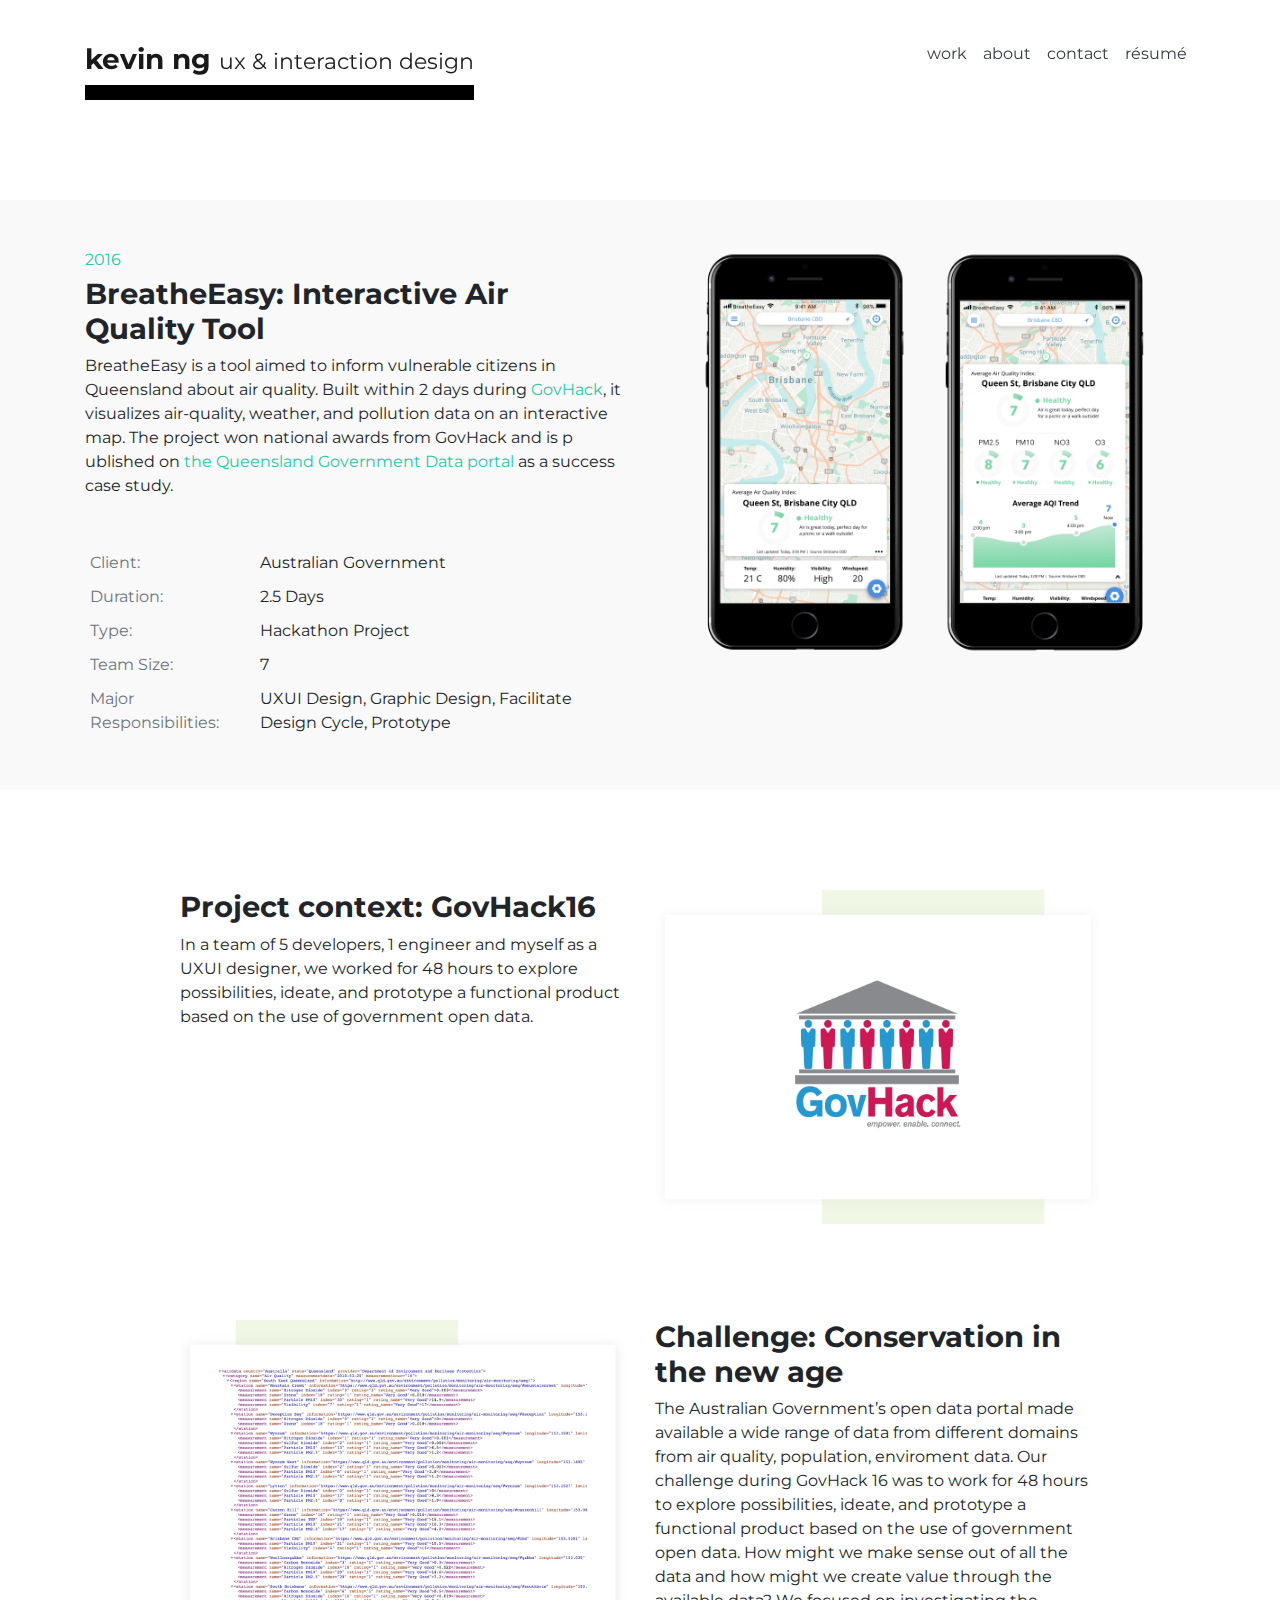
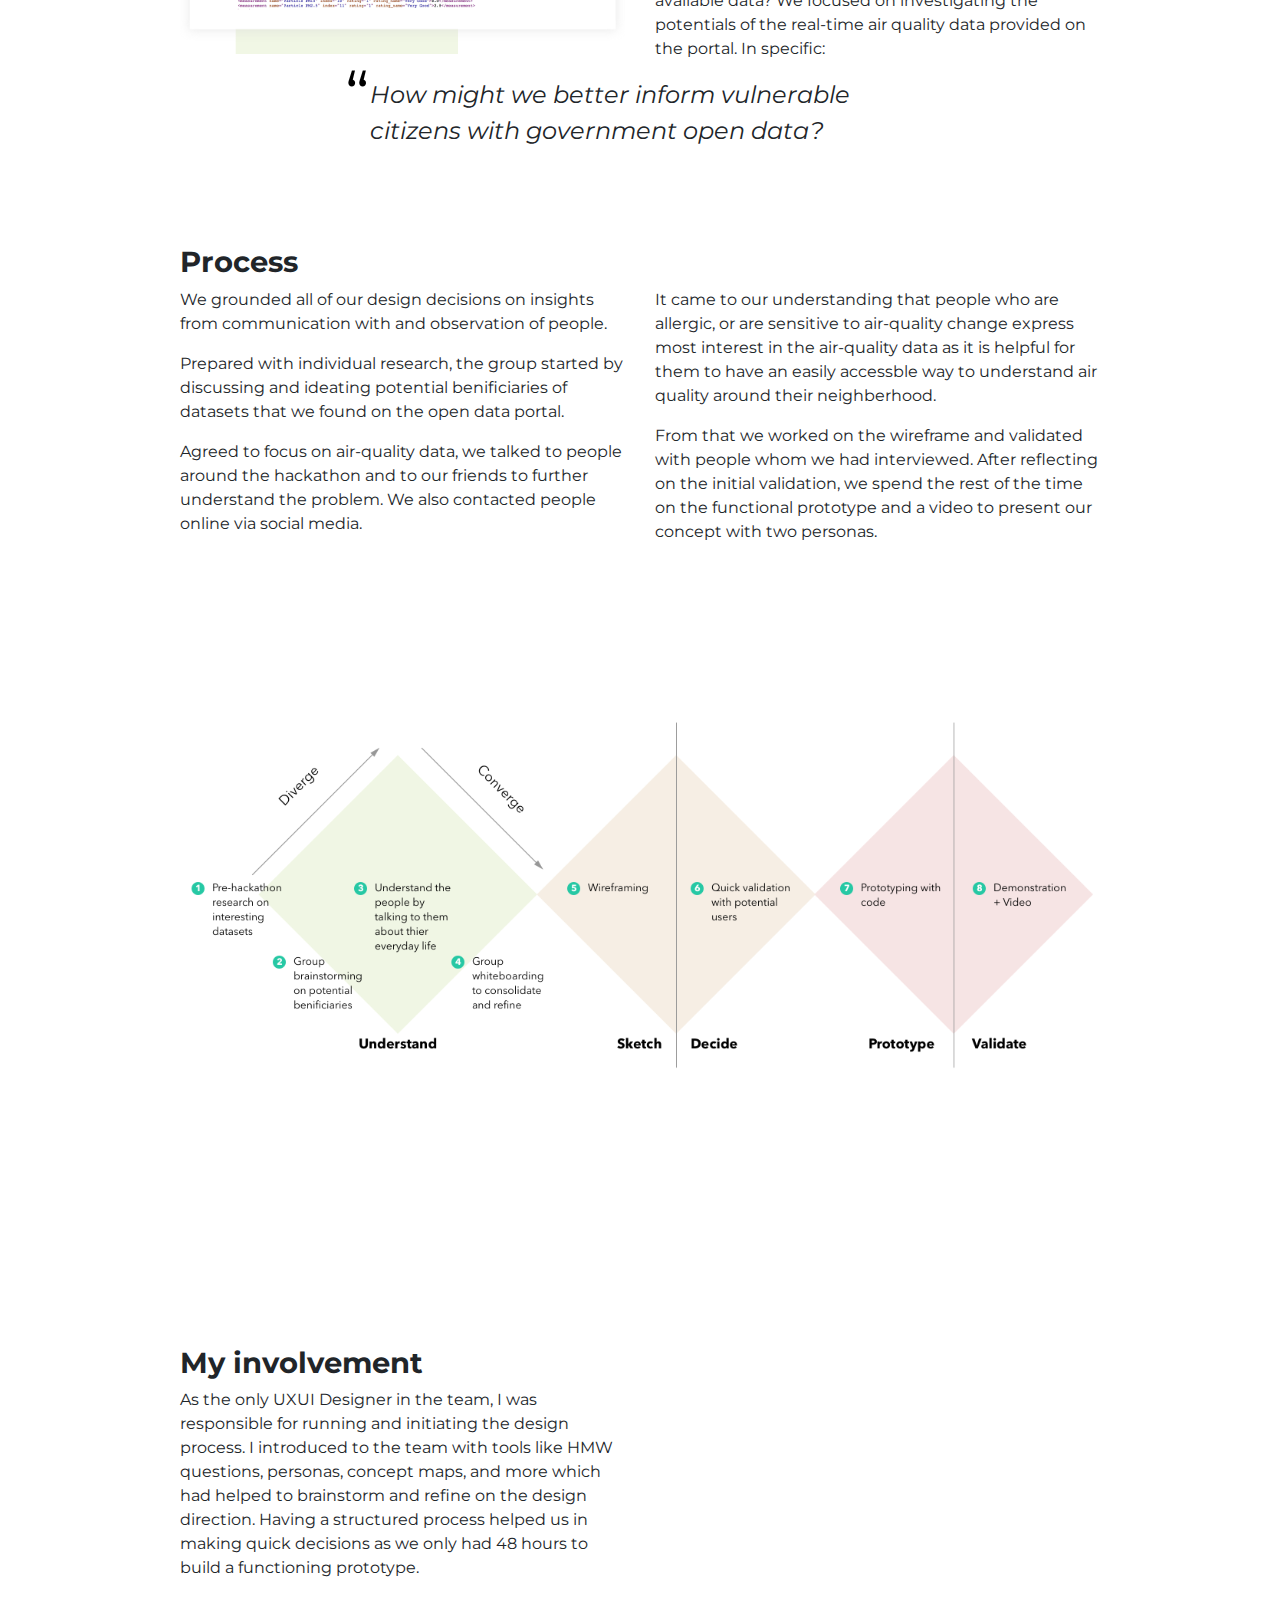
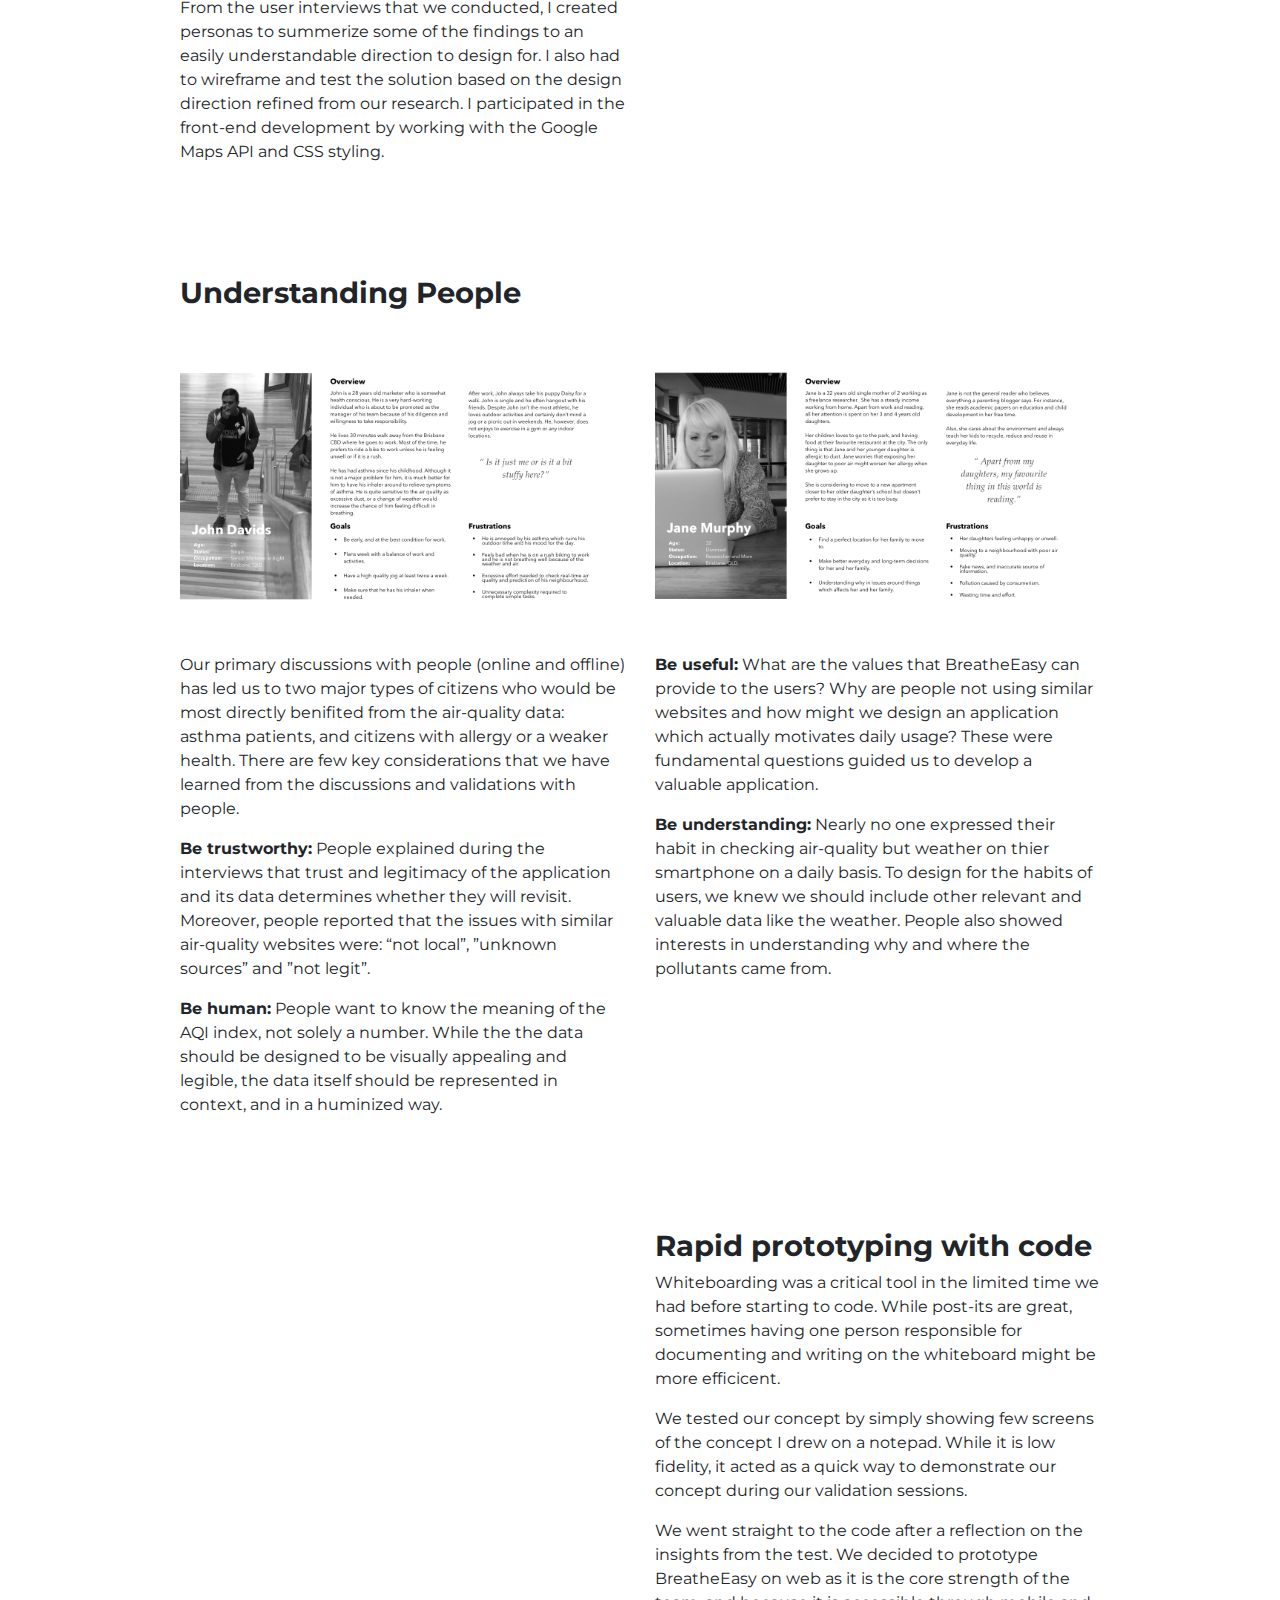
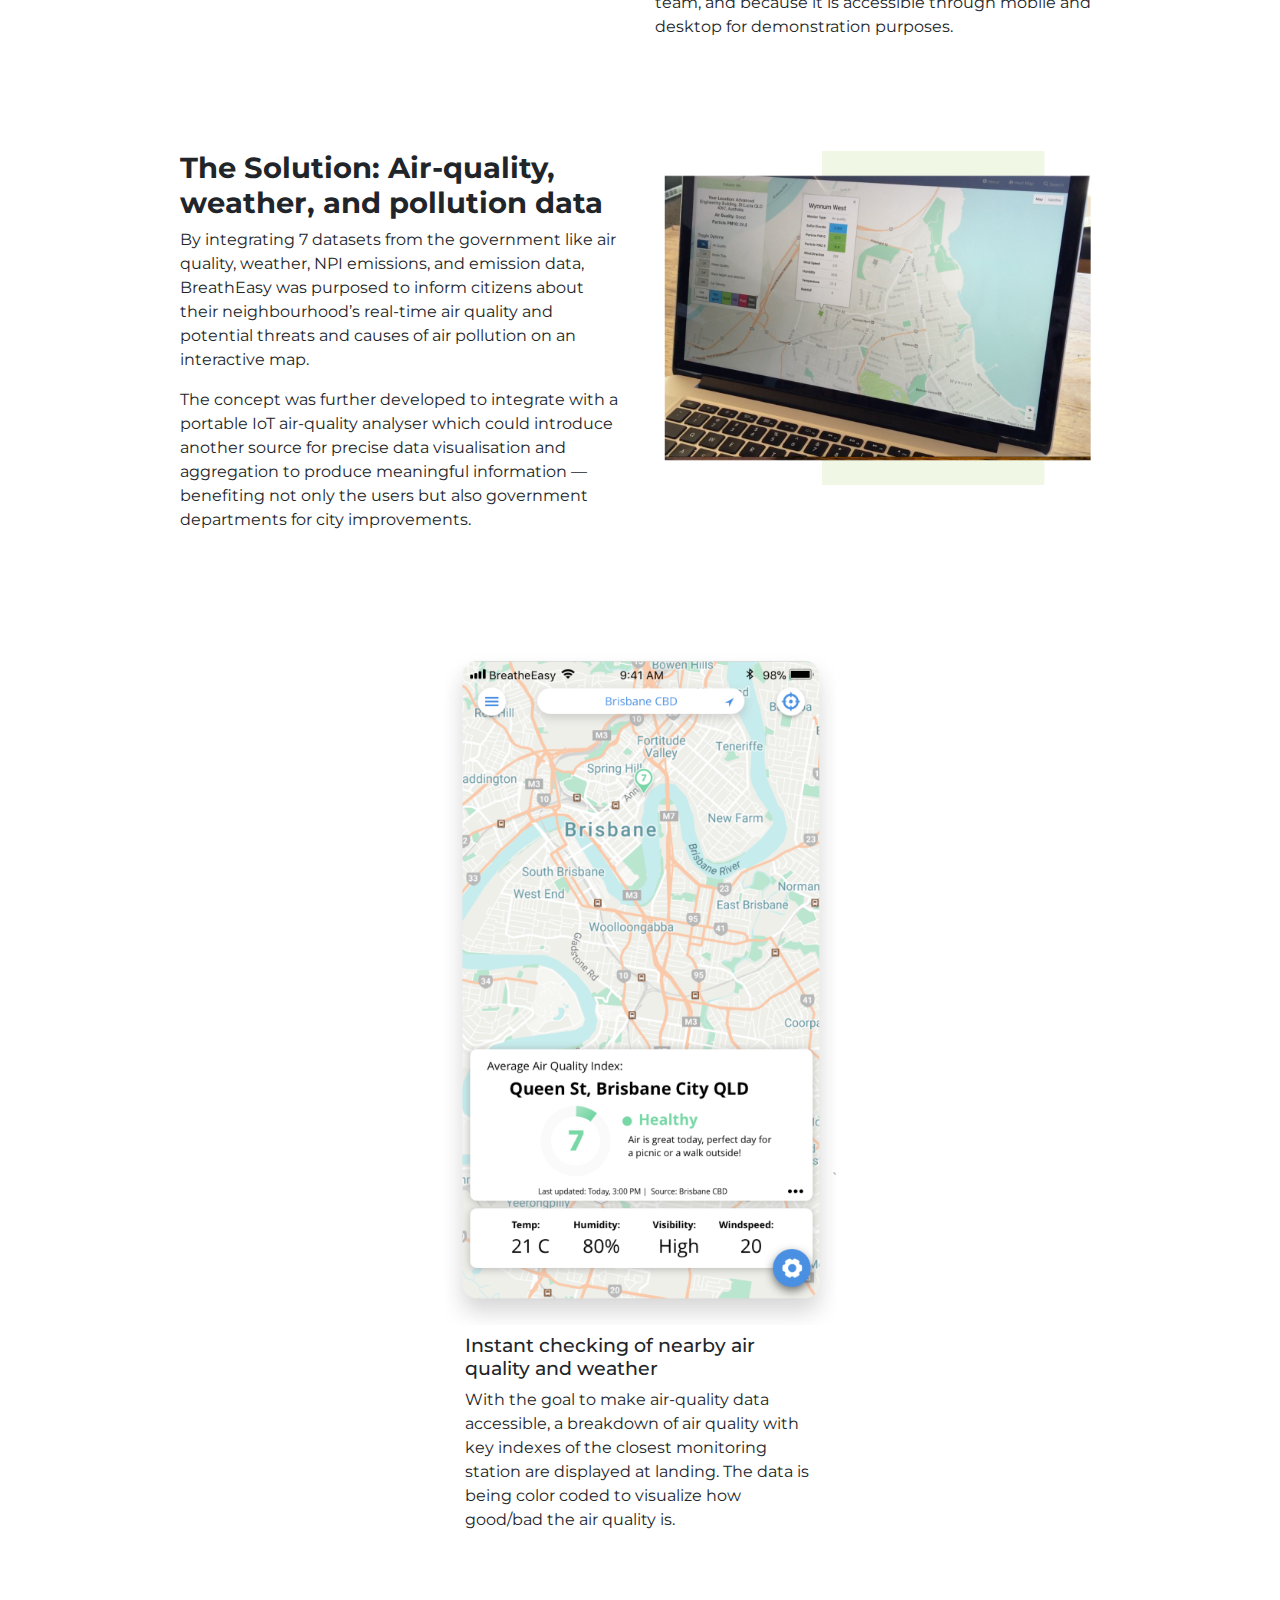
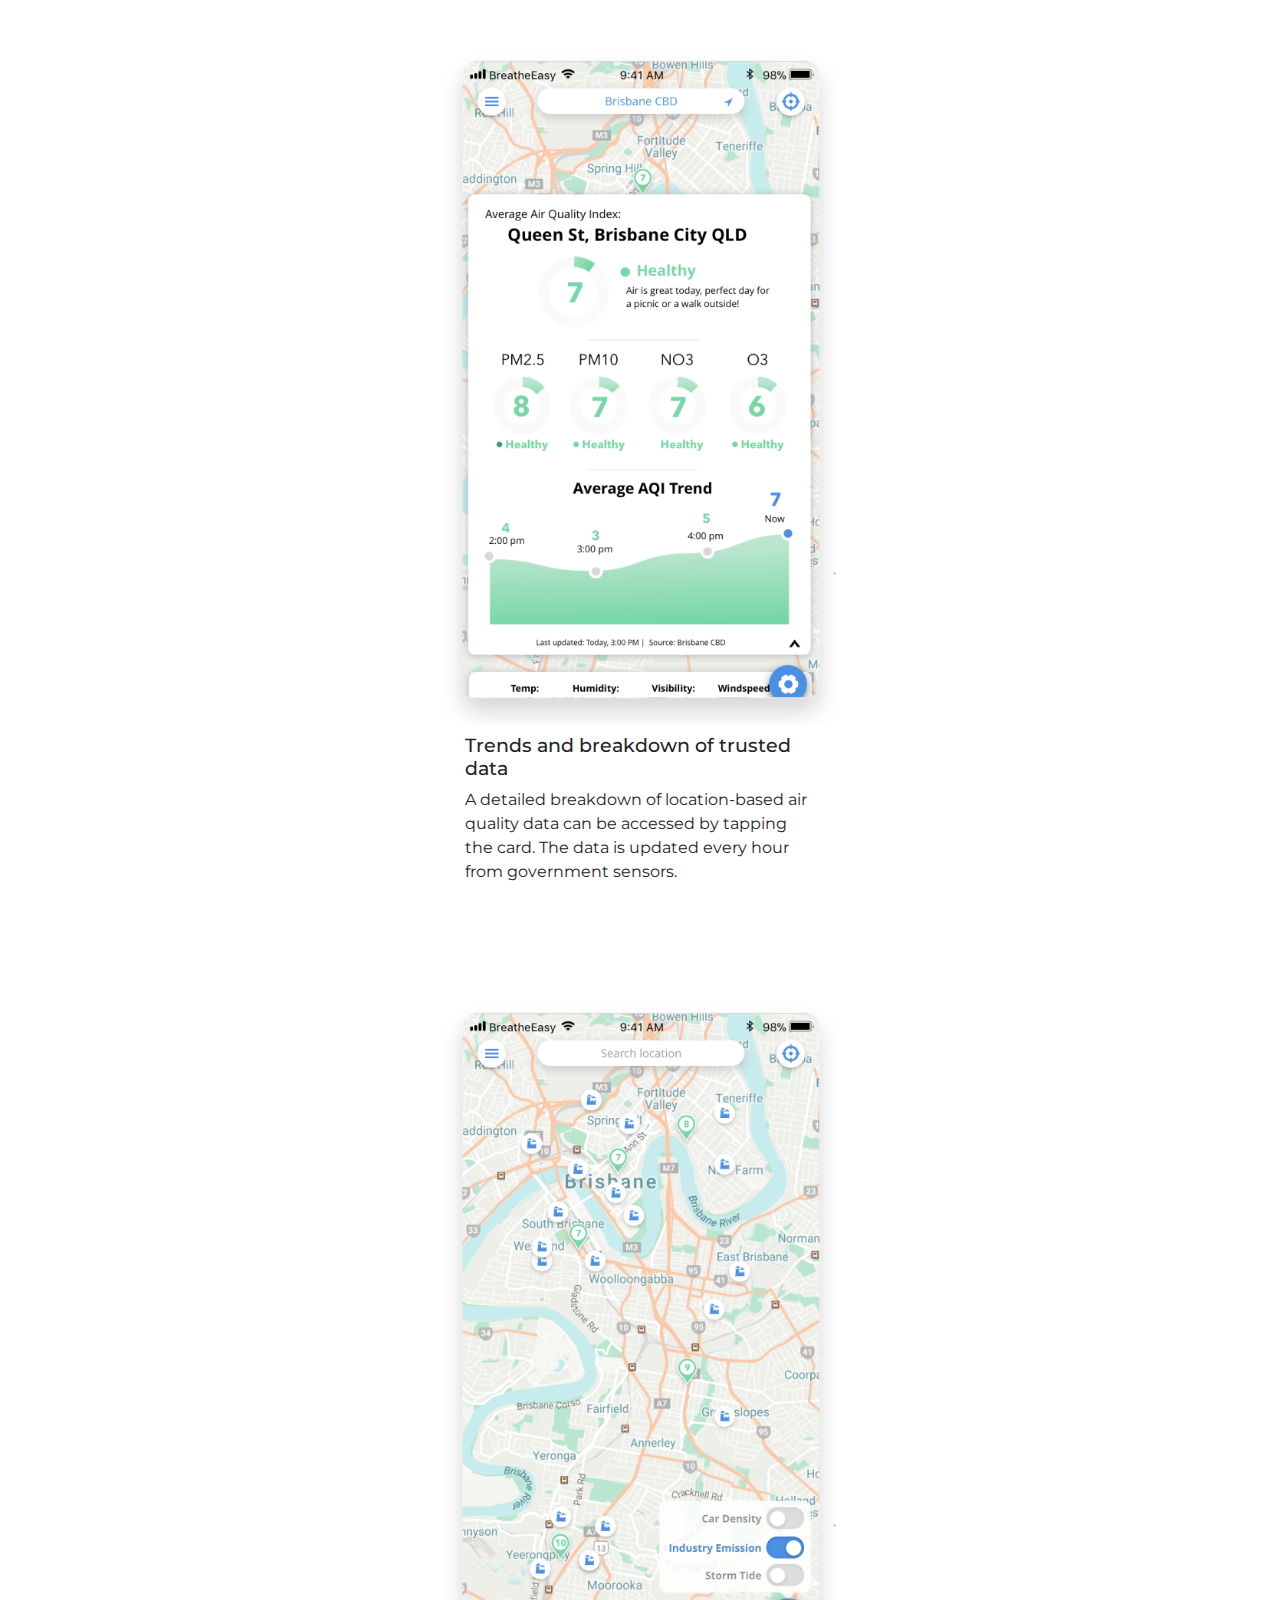
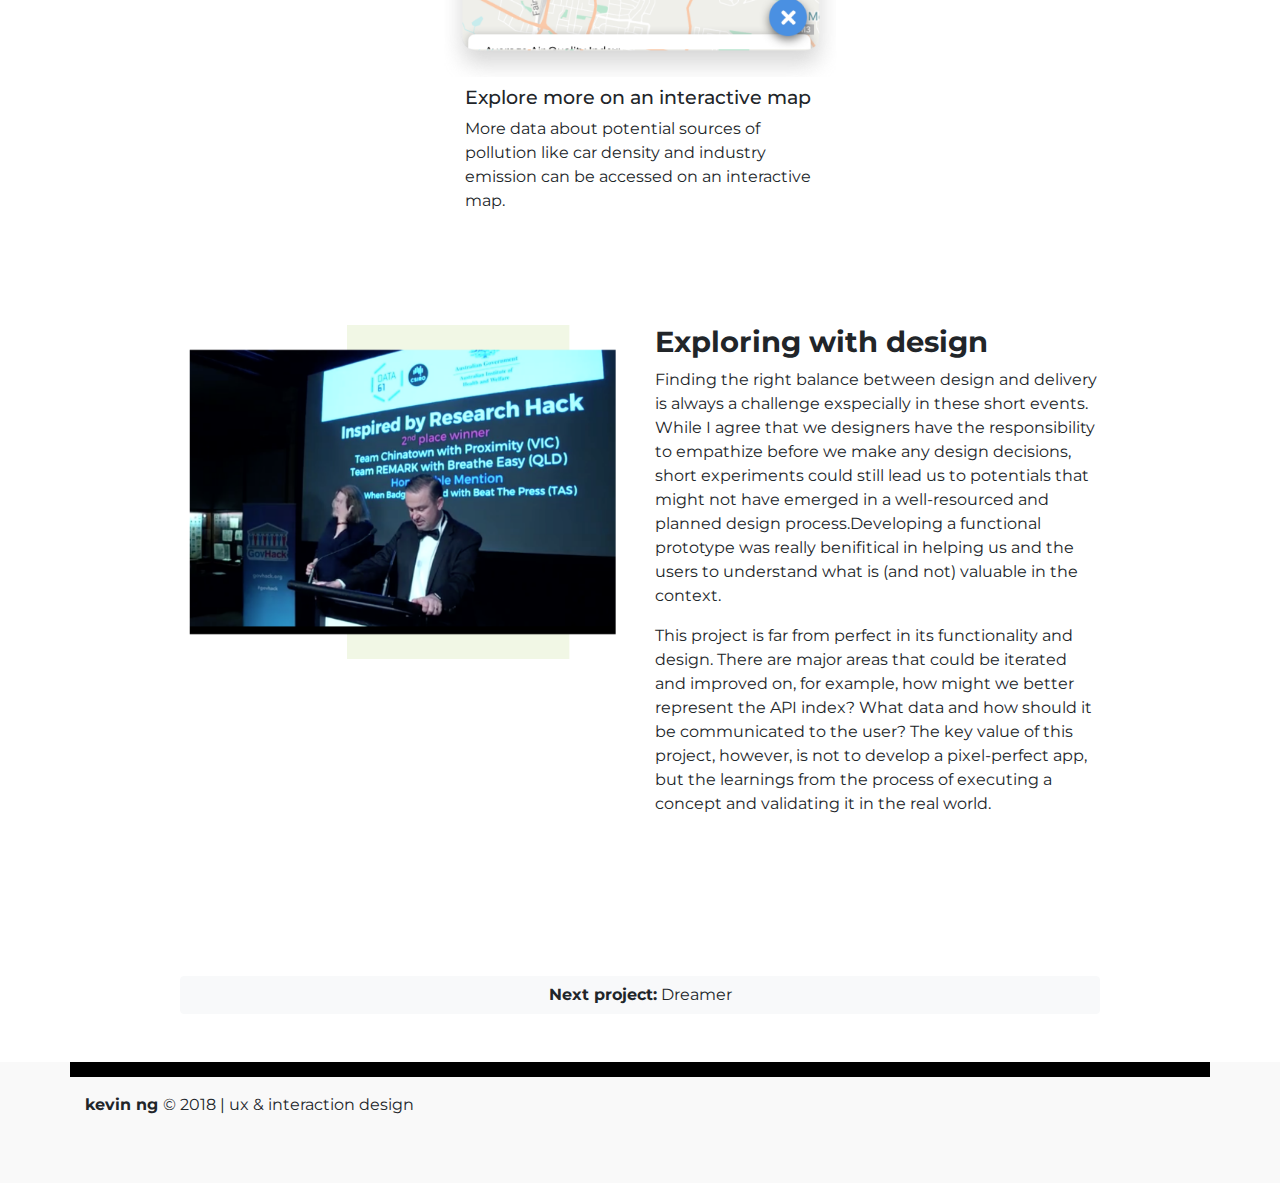
==== breatheEasy.html @ 7b78d108 "analytics" ====
<!DOCTYPE html>
<html lang="en">

<head>
    <!-- Global site tag (gtag.js) - Google Analytics -->
<script async src="https://www.googletagmanager.com/gtag/js?id=UA-118297940-1"></script>
<script>
  window.dataLayer = window.dataLayer || [];
  function gtag(){dataLayer.push(arguments);}
  gtag('js', new Date());

  gtag('config', 'UA-118297940-1');
</script>
    <meta charset="utf-8">
    <meta name="viewport" content="width=device-width, initial-scale=1, shrink-to-fit=no">
    <meta name="description" content="">
    <meta name="author" content="">

    <title>Kevin Ng | UX & Interaction Design</title>

    <!-- Bootstrap core CSS -->
    <link rel="stylesheet" href="https://maxcdn.bootstrapcdn.com/bootstrap/4.0.0/css/bootstrap.min.css" integrity="sha384-Gn5384xqQ1aoWXA+058RXPxPg6fy4IWvTNh0E263XmFcJlSAwiGgFAW/dAiS6JXm"
        crossorigin="anonymous">

    <!-- Font -->
    <link href="https://fonts.googleapis.com/css?family=Montserrat:100,400,700" rel="stylesheet">
    <link rel="stylesheet" href="https://use.fontawesome.com/releases/v5.0.10/css/all.css" integrity="sha384-+d0P83n9kaQMCwj8F4RJB66tzIwOKmrdb46+porD/OvrJ+37WqIM7UoBtwHO6Nlg" crossorigin="anonymous">
    <link rel="stylesheet" href="css/home.css">
</head>

<body>

    <div id="navi"></div>

    <article class="container">
        <div class="article-header row altbackground">
            <div class="col-md-6">
                <h6>
                    2016
                </h6>
                <h2>
                    BreatheEasy: Interactive Air Quality Tool
                </h2>
                <p class="mb-5">BreatheEasy is a tool aimed to inform vulnerable citizens in Queensland about air quality. Built within 2
                    days during
                    <a href="https://www.govhack.org/">GovHack</a>, it visualizes air-quality, weather, and pollution data on an interactive map. The project
                    won national awards from GovHack and is p ublished on
                    <a href="https://data.qld.gov.au/article/case-studies/breathe-easy">the Queensland Government Data portal</a> as a success case study.</p>

                <table class="article-summary">
                    <tr>
                        <td class="text-muted">
                            Client:
                        </td>
                        <td>
                            Australian Government
                        </td>
                    </tr>
                    <tr>
                        <td class="text-muted">
                            Duration:</td>
                        <td>2.5 Days</td>
                    </tr>
                    <tr>
                        <td class="text-muted">
                            Type:</td>
                        <td>Hackathon Project</td>
                    </tr>

                    <td class="text-muted">
                        Team Size:</td>
                    <td>7</td>
                    </tr>
                    <tr>
                        <td class="text-muted">
                            Major Responsibilities:</td>
                        <td>UXUI Design, Graphic Design, Facilitate Design Cycle, Prototype</td>
                    </tr>

                </table>
            </div>
            <div class="col-md-6">
                <img src="assets/breatheEasy_1.png" class="img-fluid" alt="">
            </div>
        </div>
        <div class="article-body">
            <div class="row pb-5 mb-5">

                <div class="col-10 col-md-5 offset-1">
                    <h2>Project context: GovHack16</h2>
                    <p>In a team of 5 developers, 1 engineer and myself as a UXUI designer, we worked for 48 hours to explore
                        possibilities, ideate, and prototype a functional product based on the use of government open data.

                    </p>
                </div>
                <div class="col-10 offset-1 offset-md-0 col-md-5">
                    <img src="assets/breatheEasy_2.png" class="img-fluid" alt="">
                </div>

            </div>
            <div class="row pb-5 mb-5">


                <div class="col-10 col-md-5 offset-1 order-3 order-md-1">
                    <img src="assets/breatheEasy_3.png" class="img-fluid" alt="">
                </div>
                <div class="col-10 offset-1 offset-md-0 col-md-5 order-1 order-md-2">
                    <h2>Challenge: Conservation in the new age </h2>
                    <p>The Australian Government’s open data portal made available a wide range of data from different domains
                        from air quality, population, enviroment data. Our challenge during GovHack 16 was to work for 48
                        hours to explore possibilities, ideate, and prototype a functional product based on the use of government
                        open data. How might we make sense out of all the data and how might we create value through the
                        available data? We focused on investigating the potentials of the real-time air quality data provided
                        on the portal. In specific:
                    </p>

                </div>

                <div class="col-md-6 offset-md-3 col-10 offset-1 order-2 order-md-3">
                    <quote class="highlightquote">How might we better inform vulnerable citizens with government open data?</quote>
                </div>
            </div>
            <div class="row pb-5 mb-5">

                <div class="col-11 offset-1">
                    <h2>Process</h2>

                </div>
                <div class="col-10 col-md-5 offset-1">
                    <p>We grounded all of our design decisions on insights from communication with and observation of people.</p>
                    <p>Prepared with individual research, the group started by discussing and ideating potential benificiaries
                        of datasets that we found on the open data portal.
                    </p>
                    <p>Agreed to focus on air-quality data, we talked to people around the hackathon and to our friends to further
                        understand the problem. We also contacted people online via social media.</p>

                </div>
                <div class="col-10 offset-1 offset-md-0 col-md-5">
                    <p>It came to our understanding that people who are allergic, or are sensitive to air-quality change express
                        most interest in the air-quality data as it is helpful for them to have an easily accessble way to
                        understand air quality around their neighberhood.

                    </p>
                    <p>From that we worked on the wireframe and validated with people whom we had interviewed. After reflecting
                        on the initial validation, we spend the rest of the time on the functional prototype and a video
                        to present our concept with two personas.
                    </p>
                </div>

                <div class="col-10 offset-1">
                    <img src="assets/breatheEasy_4.png" class="img-fluid" alt="">
                </div>
            </div>
            <div class="row pb-5 mb-5">

                <div class="col-10 col-md-5 offset-1">
                    <h2>My involvement</h2>
                    <p>As the only UXUI Designer in the team, I was responsible for running and initiating the design process.
                        I introduced to the team with tools like HMW questions, personas, concept maps, and more which had
                        helped to brainstorm and refine on the design direction. Having a structured process helped us in
                        making quick decisions as we only had 48 hours to build a functioning prototype.
                    </p>
                    <p>From the user interviews that we conducted, I created personas to summerize some of the findings to an
                        easily understandable direction to design for. I also had to wireframe and test the solution based
                        on the design direction refined from our research. I participated in the front-end development by
                        working with the Google Maps API and CSS styling.</p>
                </div>
                <div class="col-10 offset-1 offset-md-0 col-md-5">
                    <img src="assets/breatheEasy_5.png" class="img-fluid" alt="">
                </div>
            </div>
            <div class="row pb-5 mb-5">
                <div class="col-10 offset-1">
                    <h2>Understanding People</h2>

                </div>
                <div class="col-10 offset-1">
                    <div class="row">
                        <div class="col">
                            <img src="assets/breatheEasy_6.png" class="img-fluid" alt="">
                        </div>
                        <div class="col">
                            <img src="assets/breatheEasy_7.png" class="img-fluid" alt="">

                        </div>
                    </div>

                </div>
                <div class="col-10 col-md-5 offset-1">
                    <p>Our primary discussions with people (online and offline) has led us to two major types of citizens who
                        would be most directly benifited from the air-quality data: asthma patients, and citizens with allergy
                        or a weaker health. There are few key considerations that we have learned from the discussions and
                        validations with people.
                    </p>
                    <p>
                        <strong>Be trustworthy:</strong> People explained during the interviews that trust and legitimacy of the
                        application and its data determines whether they will revisit. Moreover, people reported that the
                        issues with similar air-quality websites were: “not local”, ”unknown sources” and ”not legit”.
                    </p>
                    <p>
                        <strong>Be human:</strong> People want to know the meaning of the AQI index, not solely a number. While the
                        the data should be designed to be visually appealing and legible, the data itself should be represented
                        in context, and in a huminized way.</p>


                </div>
                <div class="col-10 offset-1 offset-md-0 col-md-5">
                    <p>
                        <strong>Be useful:</strong> What are the values that BreatheEasy can provide to the users? Why are people
                        not using similar websites and how might we design an application which actually motivates daily
                        usage? These were fundamental questions guided us to develop a valuable application.
                    </p>
                    <p>
                        <strong>Be understanding:</strong> Nearly no one expressed their habit in checking air-quality but weather
                        on thier smartphone on a daily basis. To design for the habits of users, we knew we should include
                        other relevant and valuable data like the weather. People also showed interests in understanding
                        why and where the pollutants came from.
                    </p>
                </div>

            </div>
            <div class="row pb-5 mb-5">
                <div class="col-10 col-md-5 offset-1 order-2 order-md-1">
                    <img src="assets/breatheEasy_8.png" class="img-fluid" alt="">
                </div>
                <div class="col-10 offset-1 offset-md-0 col-md-5 order-1 order-md-2">
                    <h2>Rapid prototyping with code</h2>
                    <p>Whiteboarding was a critical tool in the limited time we had before starting to code. While post-its
                        are great, sometimes having one person responsible for documenting and writing on the whiteboard
                        might be more efficicent.
                    </p>
                    <p>
                        We tested our concept by simply showing few screens of the concept I drew on a notepad. While it is low fidelity, it acted
                        as a quick way to demonstrate our concept during our validation sessions.

                    </p>
                    <p>
                        We went straight to the code after a reflection on the insights from the test. We decided to prototype BreatheEasy on web
                        as it is the core strength of the team, and because it is accessible through mobile and desktop for
                        demonstration purposes.

                    </p>

                </div>

            </div>
            <div class="row pb-5 mb-5">
                <div class="col-10 col-md-5 offset-1">
                    <h2>The Solution: Air-quality, weather, and pollution data</h2>
                    <p>
                        By integrating 7 datasets from the government like air quality, weather, NPI emissions, and emission data, BreathEasy was
                        purposed to inform citizens about their neighbourhood’s real-time air quality and potential threats
                        and causes of air pollution on an interactive map.

                    </p>
                    <p>
                        The concept was further developed to integrate with a portable IoT air-quality analyser which could introduce another source
                        for precise data visualisation and aggregation to produce meaningful information — benefiting not
                        only the users but also government departments for city improvements.

                    </p>

                </div>

                <div class="col-10 offset-1 offset-md-0 col-md-5">
                    <img src="assets/breatheEasy_9.png" class="img-fluid" alt="">

                </div>



            </div>
            <div class="row pb-5 mb-5">
                <div class="col-10 offset-1">
                    <img src="assets/breatheEasy_10.png" class="img-fluid" alt="">
                </div>
                <div class="col-md-4 offset-md-4 col-10 offset-1">

                    <h3>Instant checking of nearby air quality and weather</h3>
                    <p>With the goal to make air-quality data accessible, a breakdown of air quality with key indexes of the
                        closest monitoring station are displayed at landing. The data is being color coded to visualize how
                        good/bad the air quality is. </p>

                </div>
            </div>
            <div class="row pb-5 mb-5">
                <div class="col-10 offset-1">
                    <img src="assets/breatheEasy_11.png" class="img-fluid" alt="">
                </div>
                <div class="col-md-4 offset-md-4 col-10 offset-1">

                    <h3>Trends and breakdown of trusted data</h3>
                    <p>A detailed breakdown of location-based air quality data can be accessed by tapping the card. The data
                        is updated every hour from government sensors.</p>
                </div>
            </div>
            <div class="row pb-5 mb-5">
                <div class="col-10 offset-1">
                    <img src="assets/breatheEasy_12.png" class="img-fluid" alt="">
                </div>
                <div class="col-md-4 offset-md-4 col-10 offset-1">

                    <h3>Explore more on an interactive map</h3>
                    <p>More data about potential sources of pollution like car density and industry emission can be accessed
                        on an interactive map.</p>
                </div>
            </div>
            <div class="row pb-5 mb-5">
                <div class="col-10 col-md-5 offset-1">
                    <img src="assets/breatheEasy_13.png" class="img-fluid" alt="">
                </div>
                <div class="col-10 offset-1 offset-md-0 col-md-5">
                    <h2>Exploring with design</h2>
                    <p>Finding the right balance between design and delivery is always a challenge exspecially in these short
                        events. While I agree that we designers have the responsibility to empathize before we make any design
                        decisions, short experiments could still lead us to potentials that might not have emerged in a well-resourced
                        and planned design process.Developing a functional prototype was really benifitical in helping us
                        and the users to understand what is (and not) valuable in the context.</p>
                    <p>This project is far from perfect in its functionality and design. There are major areas that could be
                        iterated and improved on, for example, how might we better represent the API index? What data and
                        how should it be communicated to the user? The key value of this project, however, is not to develop a pixel-perfect
                        app, but the learnings from the process of executing a concept and validating it in the real world.</p>

                </div>

            </div>


        </div>
        <div class="article-footer">
                <div class="row">
                        <div class="col-10 offset-1 my-5 text-center">
                            <a name="" id="" class="btn btn-light col-12" href="dreamer.html" role="button"><strong>Next project:</strong> Dreamer</a>
                        </div>
                    </div>
        </div>
    </article>

    <div id="foot" class="altbackground"></div>


    <!-- Bootstrap core JavaScript
    ================================================== -->
    <!-- Placed at the end of the document so the pages load faster -->
    <script src="https://cdnjs.cloudflare.com/ajax/libs/jquery/3.3.1/jquery.min.js" integrity="sha256-FgpCb/KJQlLNfOu91ta32o/NMZxltwRo8QtmkMRdAu8="
        crossorigin="anonymous"></script>

    <script src="https://cdnjs.cloudflare.com/ajax/libs/popper.js/1.12.9/umd/popper.min.js" integrity="sha384-ApNbgh9B+Y1QKtv3Rn7W3mgPxhU9K/ScQsAP7hUibX39j7fakFPskvXusvfa0b4Q"
        crossorigin="anonymous"></script>
    <script src="https://maxcdn.bootstrapcdn.com/bootstrap/4.0.0/js/bootstrap.min.js" integrity="sha384-JZR6Spejh4U02d8jOt6vLEHfe/JQGiRRSQQxSfFWpi1MquVdAyjUar5+76PVCmYl"
        crossorigin="anonymous"></script>

    <script src="https://cdnjs.cloudflare.com/ajax/libs/holder/2.9.4/holder.min.js"></script>
    <script src="js/navbar.js"></script>
    <script src="js/renderComponents.js"></script>


</body>

</html>
---- css/home.css ----
:root{
    --primary-color:#26C8A4;
    --altbackground-color:#f9f9f9;
    --line-thickness:15px;
}

body{
    font-family: "Montserrat";
    font-size:16px;
}

@media (max-width: 767px){
    body{
    font-size:12px;
}

}
h1{
    font-weight: 700;
}

h2 {
    font-size: 1.8rem;
    font-weight: 700;
}

.title{
    border-bottom: var(--line-thickness) black solid;
    padding-bottom:0;
}


nav a{
   padding:2;
   font-weight: 400; 
}

h6{
    color:var(--primary-color);
    font-weight: 400;
   
}

h4{
    font-weight: 700;
    font-size:1.2em;
}

.workCard-img{
    margin-bottom:10px;
}

.list-unstyled li{
    font-size:0.8em;
    line-height: 1.2em;
}

.about{
    background: var(--altbackground-color);
    padding-bottom: 0px;
}

section{
    /* min-height: 80vh; */
    padding-top:50px;
    padding-bottom:50px;
}

.h2-right{
    border-bottom: var(--line-thickness) solid black;
    padding-left: 0;
    padding-top:10px;
}

.h2-left{
    border-bottom: var(--line-thickness) solid black;
    padding-left: 0;
    padding-top:10px;
    text-align:right;
}

.h2-right-container{
    height: 100%;
}

.section-content-right{
    padding-left:0;
    padding-top:10px;
}
.section-content-left{
    padding-right:0;
    padding-top:10px;
}


.section-body{

}

.about-img{
    max-height: 80vh;
}

.skills h7{
    margin-bottom:40px;
}
.skills-list{
    /* text-align: center; */
}

.skills-list h8{
    font-weight: 700;
    margin-bottom:20px;
}

.skills-list ul{
    margin-top:15px;
}
.skills-list ul li{
    padding-bottom:10px;
}

.career{
    background: var(--altbackground-color);
    padding-top:0;
    padding-bottom:0;
}

.testimonial{
    background:var(--altbackground-color);
}
.timeline {
    list-style: none;
    padding: 20px 0 20px;
    position: relative;
    margin-bottom: 0;
}

    .timeline:before {
        top: 0;
        bottom: 0;
        position: absolute;
        content: " ";
        width: 2px;
        background-color: black;
        left: 50%;
        margin-left: -1.5px;
    }

    .timeline > li {
        margin-bottom: 20px;
        position: relative;
    }

        .timeline > li:before,
        .timeline > li:after {
            content: " ";
            display: table;
        }

        .timeline > li:after {
            clear: both;
        }

        .timeline > li:before,
        .timeline > li:after {
            content: " ";
            display: table;
        }

        .timeline > li:after {
            clear: both;
        }

        .timeline > li > .timeline-panel {
            width: 46%;
            float: left;
            /* border: 1px solid #d4d4d4; */
            border-radius: 2px;
           
            
            position: relative;
            /* -webkit-box-shadow: 0 1px 6px rgba(0, 0, 0, 0.175); */
            /* box-shadow: 0 1px 6px rgba(0, 0, 0, 0.175); */
        }

            /* .timeline > li > .timeline-panel:before {
                position: absolute;
                top: 26px;
                right: -15px;
                display: inline-block;
                border-top: 15px solid transparent;
                border-left: 15px solid #ccc;
                border-right: 0 solid #ccc;
                border-bottom: 15px solid transparent;
                content: " ";
            } */

            /* .timeline > li > .timeline-panel:after {
                position: absolute;
                top: 27px;
                right: -14px;
                display: inline-block;
                border-top: 14px solid transparent;
                border-left: 14px solid #fff;
                border-right: 0 solid #fff;
                border-bottom: 14px solid transparent;
                content: " ";
            } */

        .timeline > li > .timeline-badge {
            color: #fff;
            width: 15px;
            height: 15px;
            line-height: 10px;
            font-size: 1.4em;
            text-align: center;
            position: absolute;
            top: 30px;
            left: 50%;
            margin-left: -7.5px;
            background-color: black;
            border: 2px white solid;
            z-index: 100;
            border-top-right-radius: 50%;
            border-top-left-radius: 50%;
            border-bottom-right-radius: 50%;
            border-bottom-left-radius: 50%;
        }

        .timeline > li.timeline-inverted > .timeline-panel {
            float: right;
        }

            .timeline > li.timeline-inverted > .timeline-panel:before {
                border-left-width: 0;
                border-right-width: 15px;
                left: -15px;
                right: auto;
            }

            .timeline > li.timeline-inverted > .timeline-panel:after {
                border-left-width: 0;
                border-right-width: 14px;
                left: -14px;
                right: auto;
            }

            .timeline-heading .subheading{
                margin-bottom:5px;
            }

.timeline-badge.alternate {
                /* background-color: var(--primary-color) !important; */
            }
.timeline-badge.primary {
    background-color: #2e6da4 !important;
}

.timeline-badge.success {
    background-color: #3f903f !important;
}

.timeline-badge.warning {
    background-color: #f0ad4e !important;
}

.timeline-badge.danger {
    background-color: #d9534f !important;
}

.timeline-badge.info {
    background-color: #5bc0de !important;
}

.timeline-title {
    margin-top: 0;
    color: inherit;
    font-size: 1.1em;
}
.timeline-body, .timeline-heading p{
    font-size: 0.8em;
}

.timeline > li.timeline-inverted .timeline-body ,
.timeline > li.timeline-inverted .timeline-heading{
    text-align:left;
}

.timeline-heading, .timeline-body{
    text-align:right;
}

.timeline-body > p,
.timeline-body > ul,
 {
    margin-bottom: 0;
}

    .timeline-body > p + p {
        margin-top: 5px;
    }

#resumebtn{
    margin-bottom:25px;
}
@media (max-width: 767px) {
    ul.timeline:before {
        left: 40px;
    }

    ul.timeline > li > .timeline-panel {
        width: calc(100% - 90px);
        width: -moz-calc(100% - 90px);
        width: -webkit-calc(100% - 90px);
    }

    ul.timeline > li > .timeline-badge {
        left: 17px;
        margin-left: 16px;
        top: 30px;
    }

    ul.timeline > li > .timeline-panel {
        float: right;
    }

        ul.timeline > li > .timeline-panel:before {
            border-left-width: 0;
            border-right-width: 15px;
            left: -15px;
            right: auto;
        }

        ul.timeline > li > .timeline-panel:after {
            border-left-width: 0;
            border-right-width: 14px;
            left: -14px;
            right: auto;
        }

        ul.timeline .timeline-body, ul.timeline .timeline-heading{
            text-align: left;
        }
}

.testimonial blockquote:before {
    display: block;
    padding-left: 10px;
    content: "\201C";
    font-size: 4rem;
    position: absolute;
    left: -20px;
    top: -30px;
    color: black;
    font-style: normal;
}

.testimonial{
    /* padding-top:10%;
    padding-bottom: 10%; */
}

.testimonial-card-deck{
    margin-top:20px;
}

.testimonial-card{
    margin-top:40px;
}

.testimonial blockquote{
    font-style: italic;
}

.contact{
    min-height: 60vh;
}

.contact h5{
    font-size: 2em;
    font-weight: lighter;
}

.contact .logo{
    padding-bottom:20px;
}

.footer{
    border-top: var(--line-thickness) black solid;
}

.altbackground {
    position: relative;
    background:var(--altbackground-color);
  }
  
  .altbackground:before, 
  .altbackground:after {
    content: "";
    position: absolute;
    background: var(--altbackground-color);  /* Match the background */
    top: 0;
    bottom: 0;
    width: 9999px;   /* some huge width */
  } 
  .altbackground:before {
    right: 100%; 
  }
  .altbackground:after {
    left: 100%;
  }

  html, body {
    overflow-x: hidden;
}

.workCard-container{
    margin-bottom:20px;

}
.workCard{
    background:white;
    /* border:1px solid rgba(0,0,0,0.1); */
    /* border-radius: 10px; */
    box-shadow: 0px 10px 30px 2px rgba(0,0,0,0.1);
    overflow:hidden;
    height:100%;
    top:0;
    cursor: pointer;
    -webkit-transition: all 0.15s ease-in;
    -moz-transition: all 0.15s ease-in;
    transition: all 0.15s ease-in;
    position: relative;
}

.workCard:hover{
    
    box-shadow: 0px 30px 50px 2px rgba(0,0,0,0.2);
    top:-15px;
    position: relative;
}

.large .workCard-content{
    padding-left:10px;
    padding-right:10px;
}


.workCard-img{
    /* box-shadow: 0px 5px 10px 3px rgba(0,0,0,0.1); */
    margin-bottom:20px;
}


.works{
    margin-top: 150px;
}

#mainNav{
    background: rgba(255,255,255,0.95);

}

#mainNav .navbar-brand h1{
    padding-top:30px;

    font-size: 1.75rem;
    -webkit-transition: all 0.3s;
    -moz-transition: all 0.3s;
    transition: all 0.3s;
  }



#mainNav.navbar-shrink {
    padding-top: 0;
    padding-bottom: 0;
    margin-bottom:0;
    -webkit-transition: all 0.3s ease-in;
    -moz-transition: all 0.3s ease-in;
    transition: all 0.3s ease-in;
  }

  #mainNav.navbar-shrink .title{
      border-bottom:3px solid black;
  }
#mainNav.navbar-shrink .navbar-brand h1{
    font-size: 1.25rem;
    padding: 0px 0;
  }
  
  @media(max-width:768px){
    #mainNav .navbar-brand h1{
        padding-top:10px;
        font-size: 1rem;
      }
      #mainNav.navbar-shrink .navbar-brand h1{
        font-size: 1rem;
        padding: 0px 0;
      }
      .works{
          margin-top:50px;
      }
  }
  #wrapper {
    padding-left: 0;
    -webkit-transition: all 0.5s ease;
    -moz-transition: all 0.5s ease;
    -o-transition: all 0.5s ease;
    transition: all 0.5s ease;
  }
  
  #wrapper.toggled {
    padding-left: 250px;
  }
  
  #sidebar-wrapper {
    z-index: 1000;
    position: fixed;
    left: 250px;
    width: 0;
    height: 100%;
    margin-left: -250px;
    overflow-y: auto;
    background: #000;
    -webkit-transition: all 0.5s ease;
    -moz-transition: all 0.5s ease;
    -o-transition: all 0.5s ease;
    transition: all 0.5s ease;
  }
  
  #wrapper.toggled #sidebar-wrapper {
    width: 250px;
  }
  
  #page-content-wrapper {
    width: 100%;
    position: absolute;
    padding: 15px;
  }
  
  #wrapper.toggled #page-content-wrapper {
    position: absolute;
    margin-right: -250px;
  }
  
  
  /* Sidebar Styles */
  
  .sidebar-nav {
    position: absolute;
    top: 0;
    width: 250px;
    margin: 0;
    padding: 0;
    list-style: none;
  }
  
  .sidebar-nav li {
    text-indent: 20px;
    line-height: 40px;
  }
  
  .sidebar-nav li a {
    display: block;
    text-decoration: none;
    color: #999999;
  }
  
  .sidebar-nav li a:hover {
    text-decoration: none;
    color: #fff;
    background: rgba(255, 255, 255, 0.2);
  }
  
  .sidebar-nav li a:active, .sidebar-nav li a:focus {
    text-decoration: none;
  }
  
  .sidebar-nav>.sidebar-brand {
    height: 65px;
    font-size: 18px;
    line-height: 60px;
  }
  
  .sidebar-nav>.sidebar-brand a {
    color: #999999;
  }
  
  .sidebar-nav>.sidebar-brand a:hover {
    color: #fff;
    background: none;
  }
  
  @media(min-width:768px) {
    #wrapper {
      padding-left: 0;
    }
    #wrapper.toggled {
      padding-left: 250px;
    }
    #sidebar-wrapper {
      width: 0;
    }
    #wrapper.toggled #sidebar-wrapper {
      width: 250px;
    }
    #page-content-wrapper {
      padding: 20px;
      position: relative;
    }
    #wrapper.toggled #page-content-wrapper {
      position: relative;
      margin-right: 0;
    }
  }


  .article-header{
margin-top:200px;
margin-bottom:100px;
padding:50px 0px 50px 0px;
  }

  .article-summary td{
    padding: 5px;
  }

.highlightquote:before{
    display: block;
    padding-left: 10px;
    content: "\201C";
    font-size: 4rem;
    position: absolute;
    left: -20px;
    top: -30px;
    color: black;
    font-style: normal;
}
  
.highlightquote{
    font-size: 1.5rem;
    font-style: italic;
}

h3{
    font-size: 1.2rem;
}

.btn-dark{
    background:black;
    border-radius: 2px;
}

.navbar-toggler{
    border:none;
    padding:0px;
}
.navbar-toggler-icon{
    color:black;
}

.navbar-brand{
    padding-left:none;
}

p>a, p>a:hover,p>a:visited, a.link, a.link:hover, a.link:visited{
    color:var(--primary-color);
}

.workCard>a{
    color:black;
}
.workCard>a:hover{
    text-decoration: none;
}
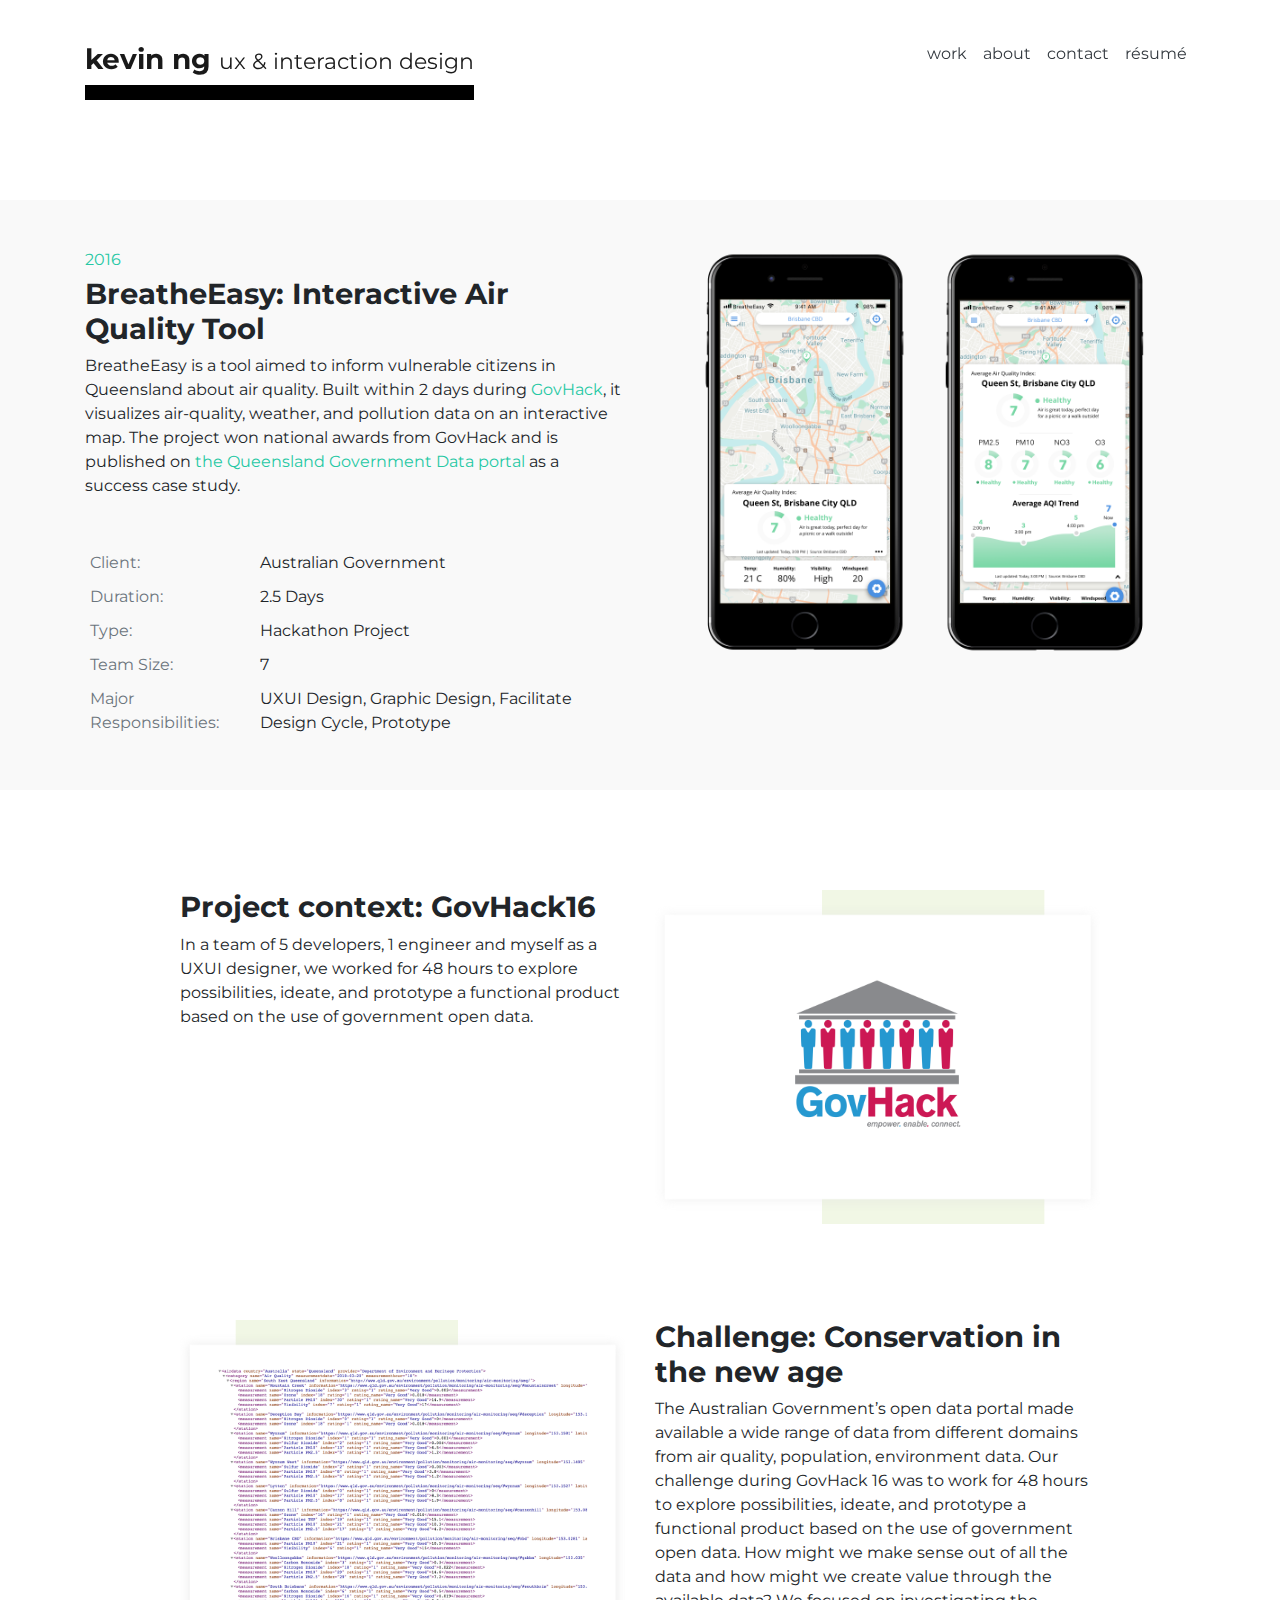
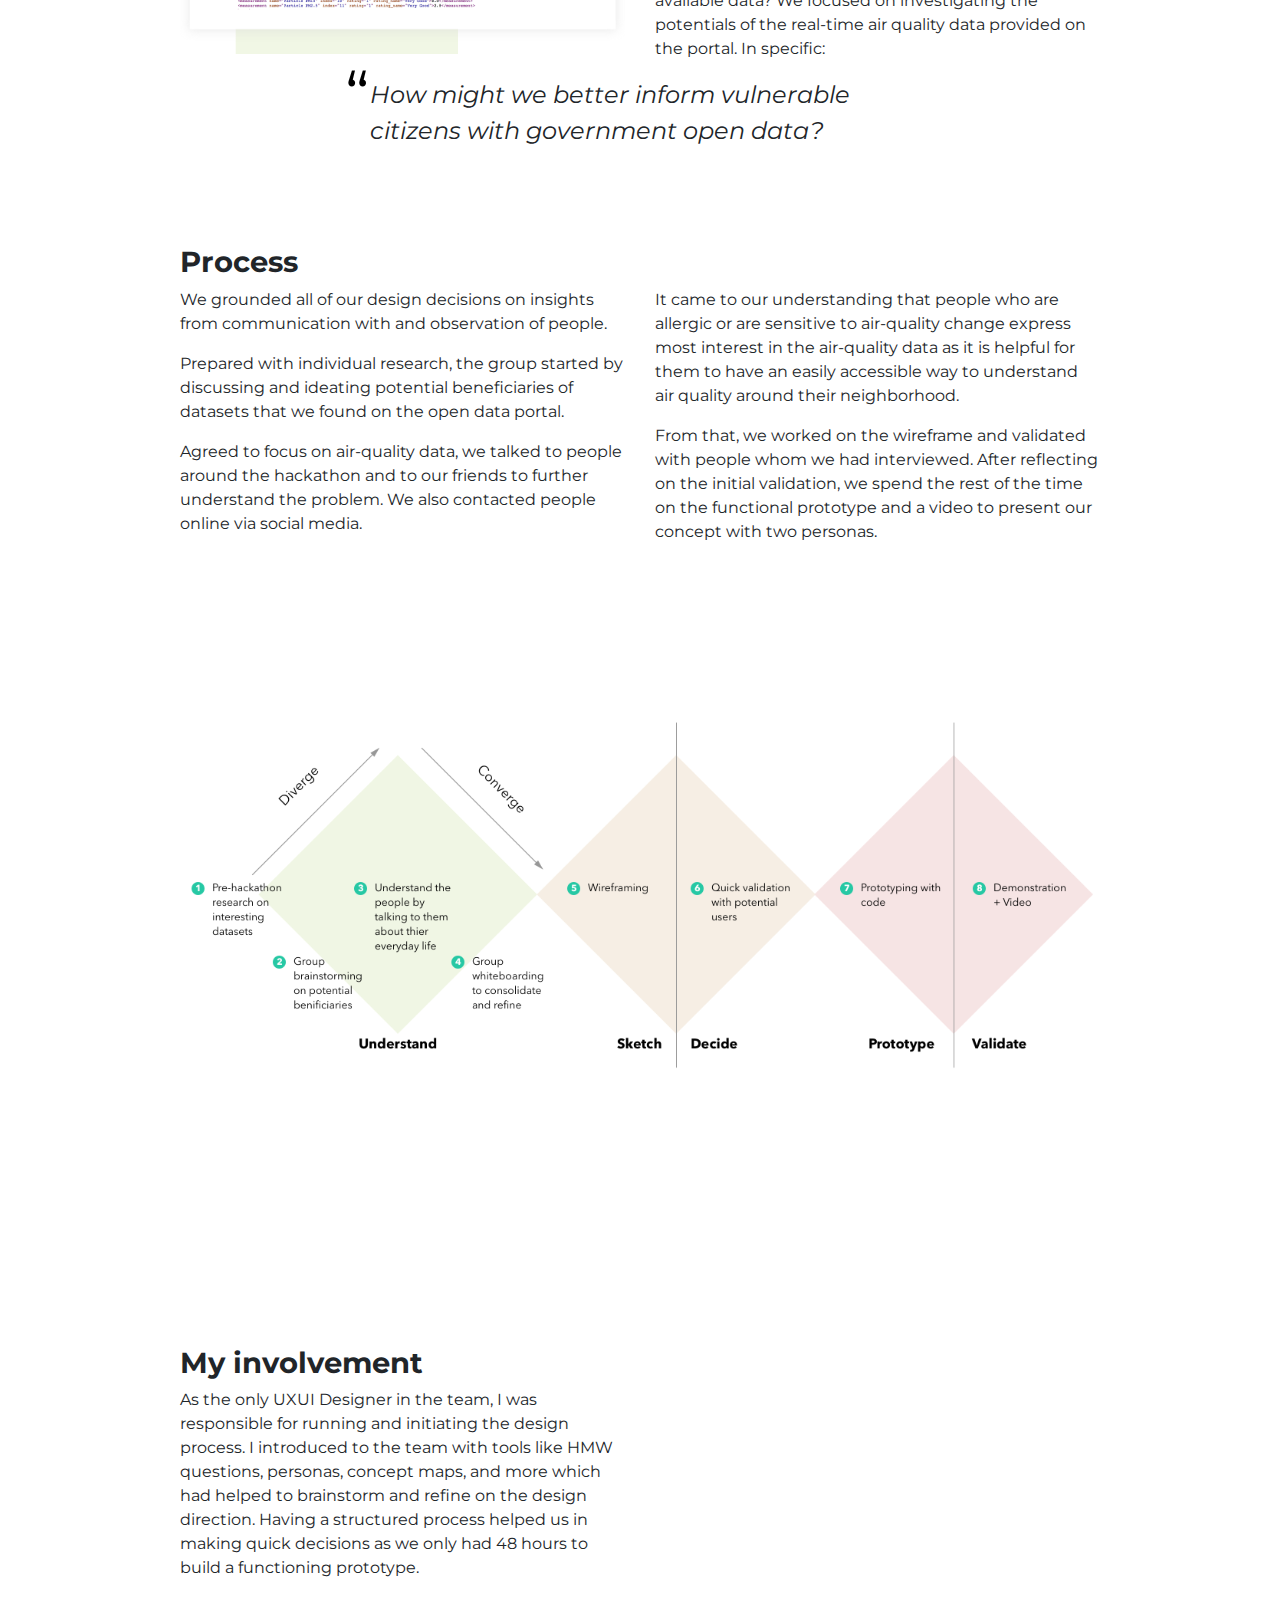
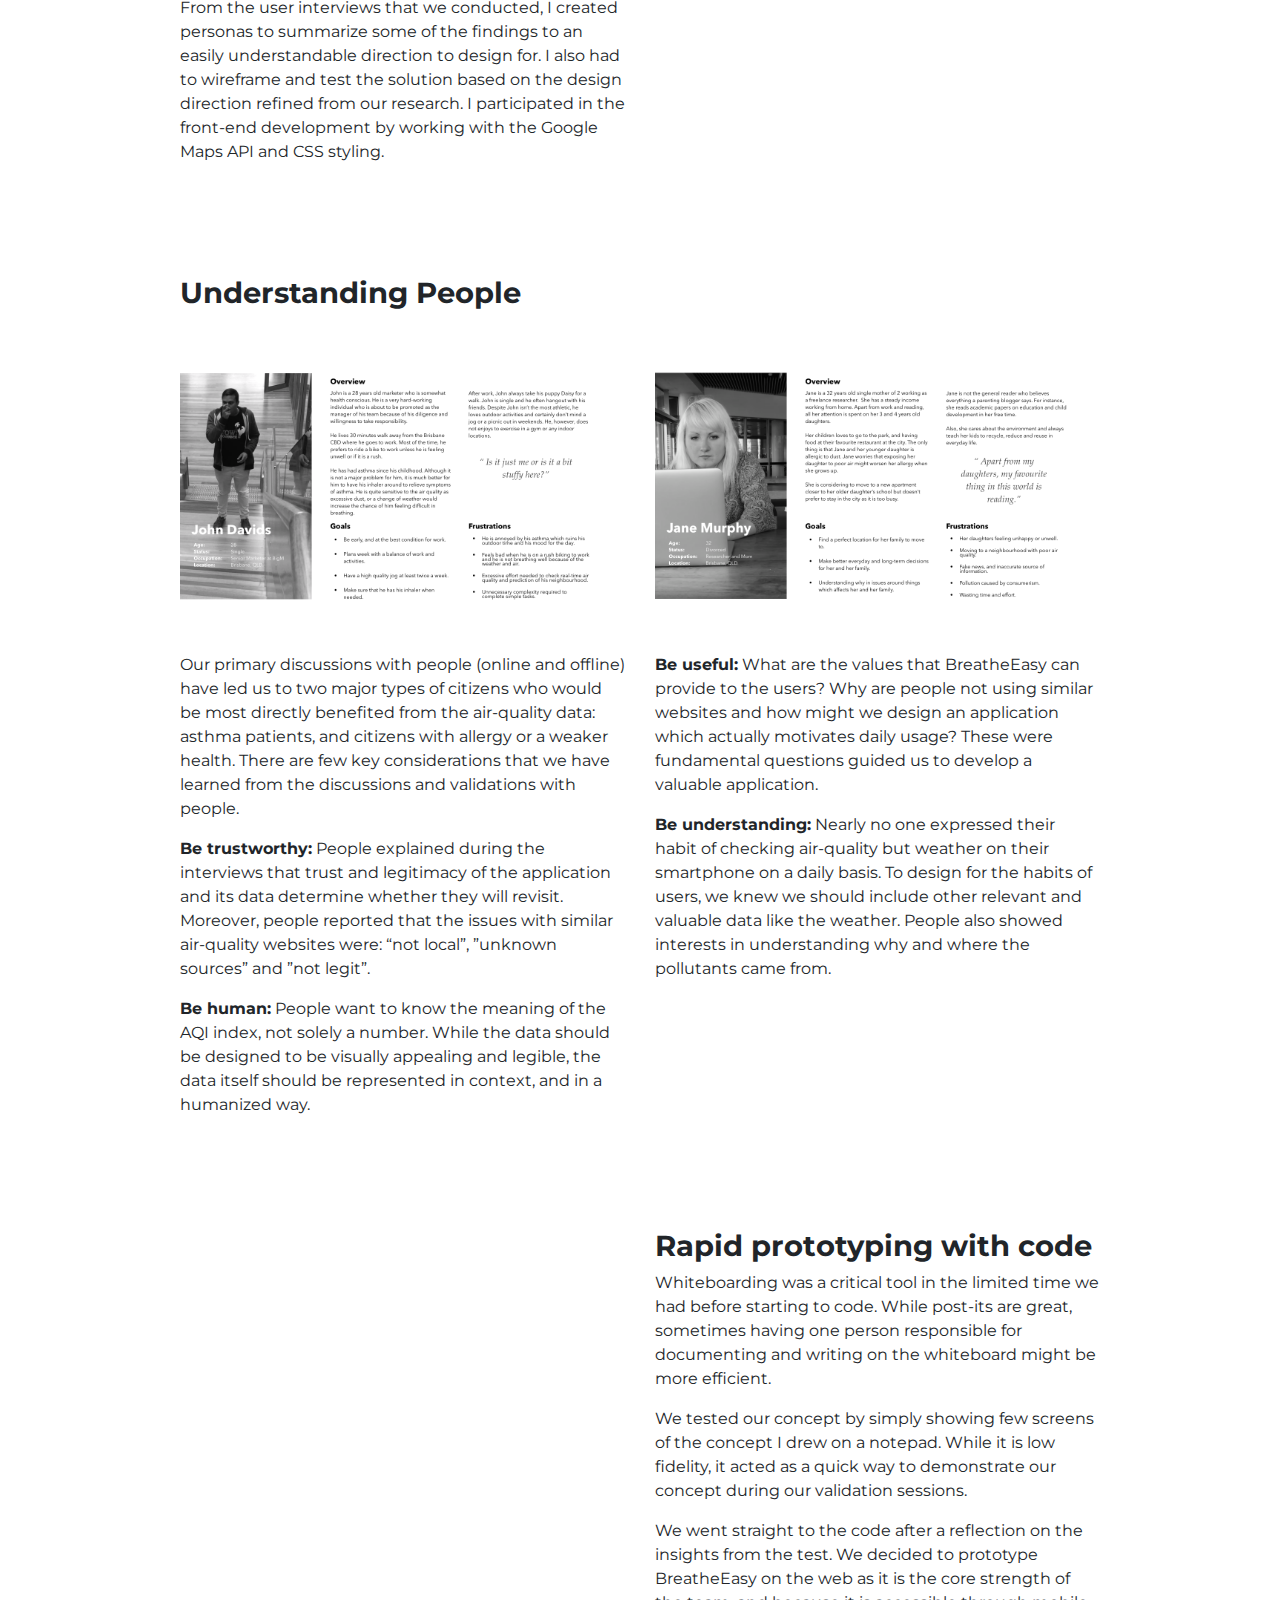
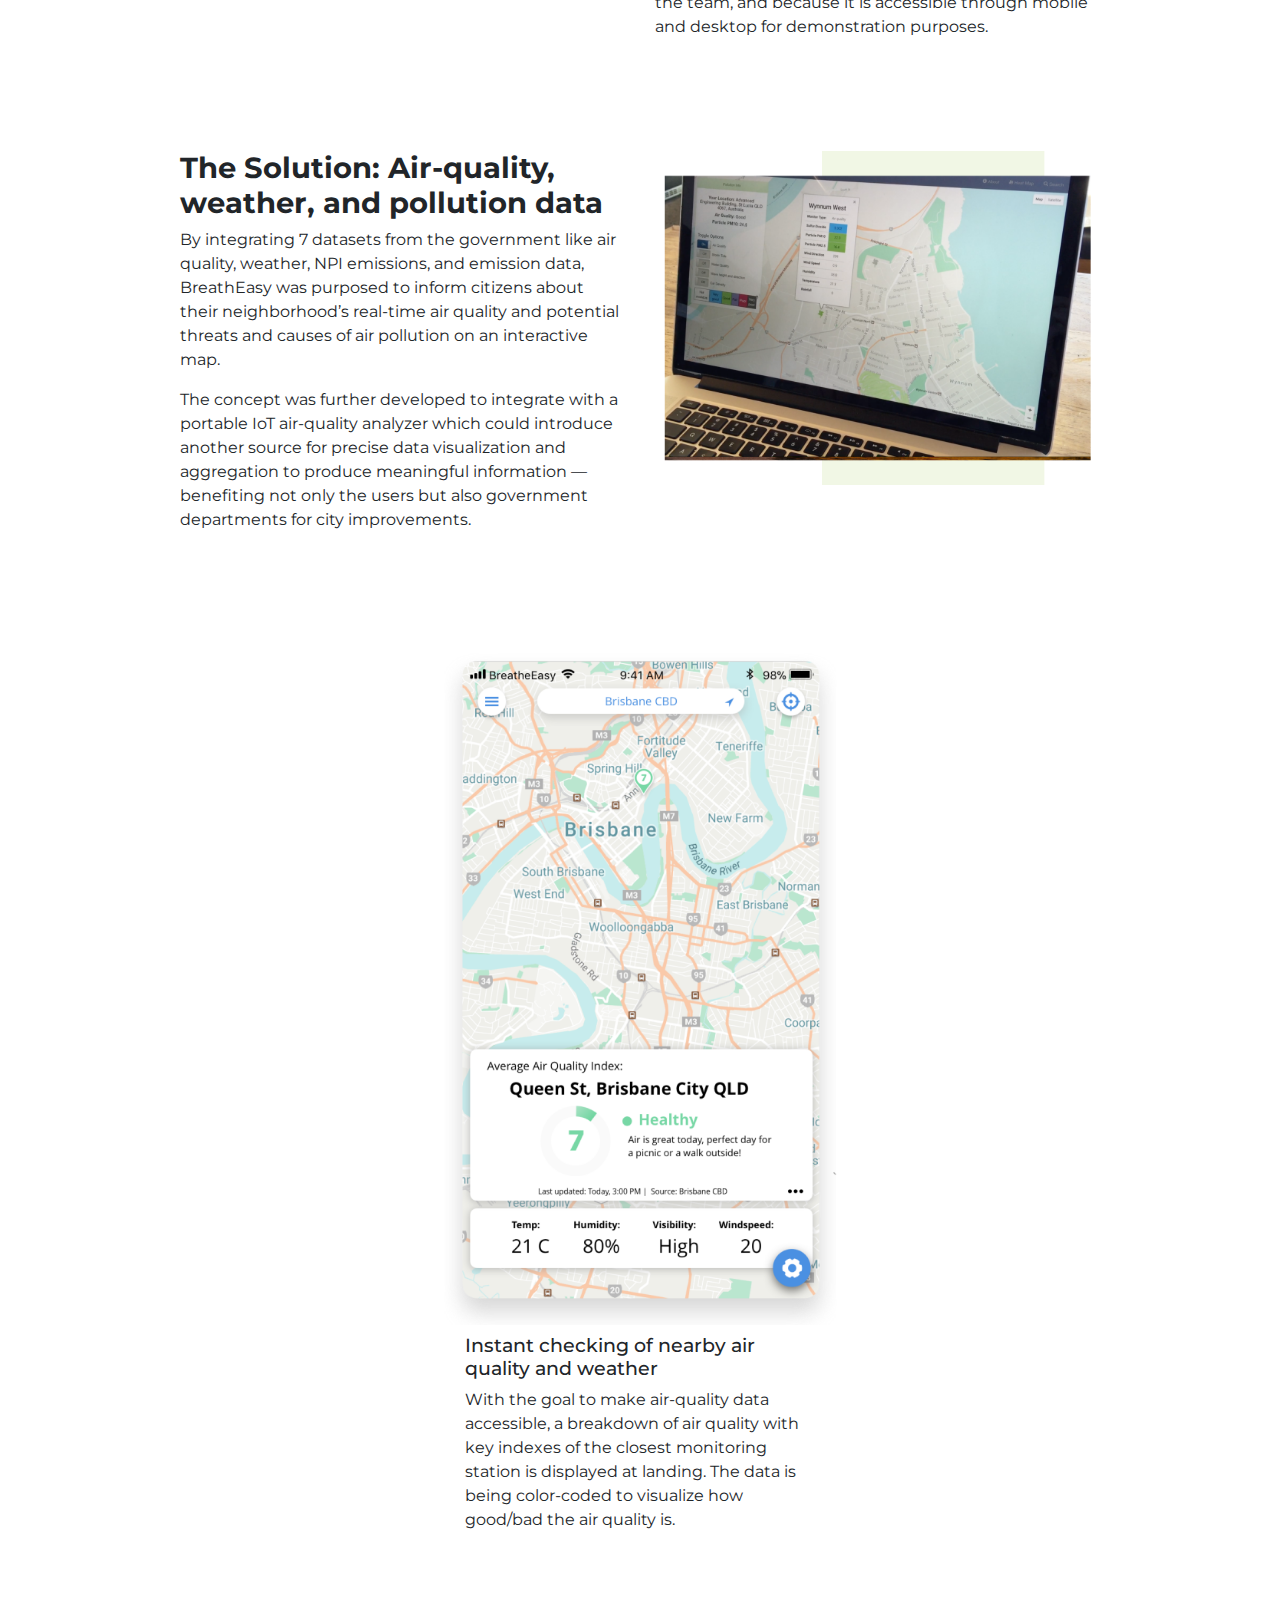
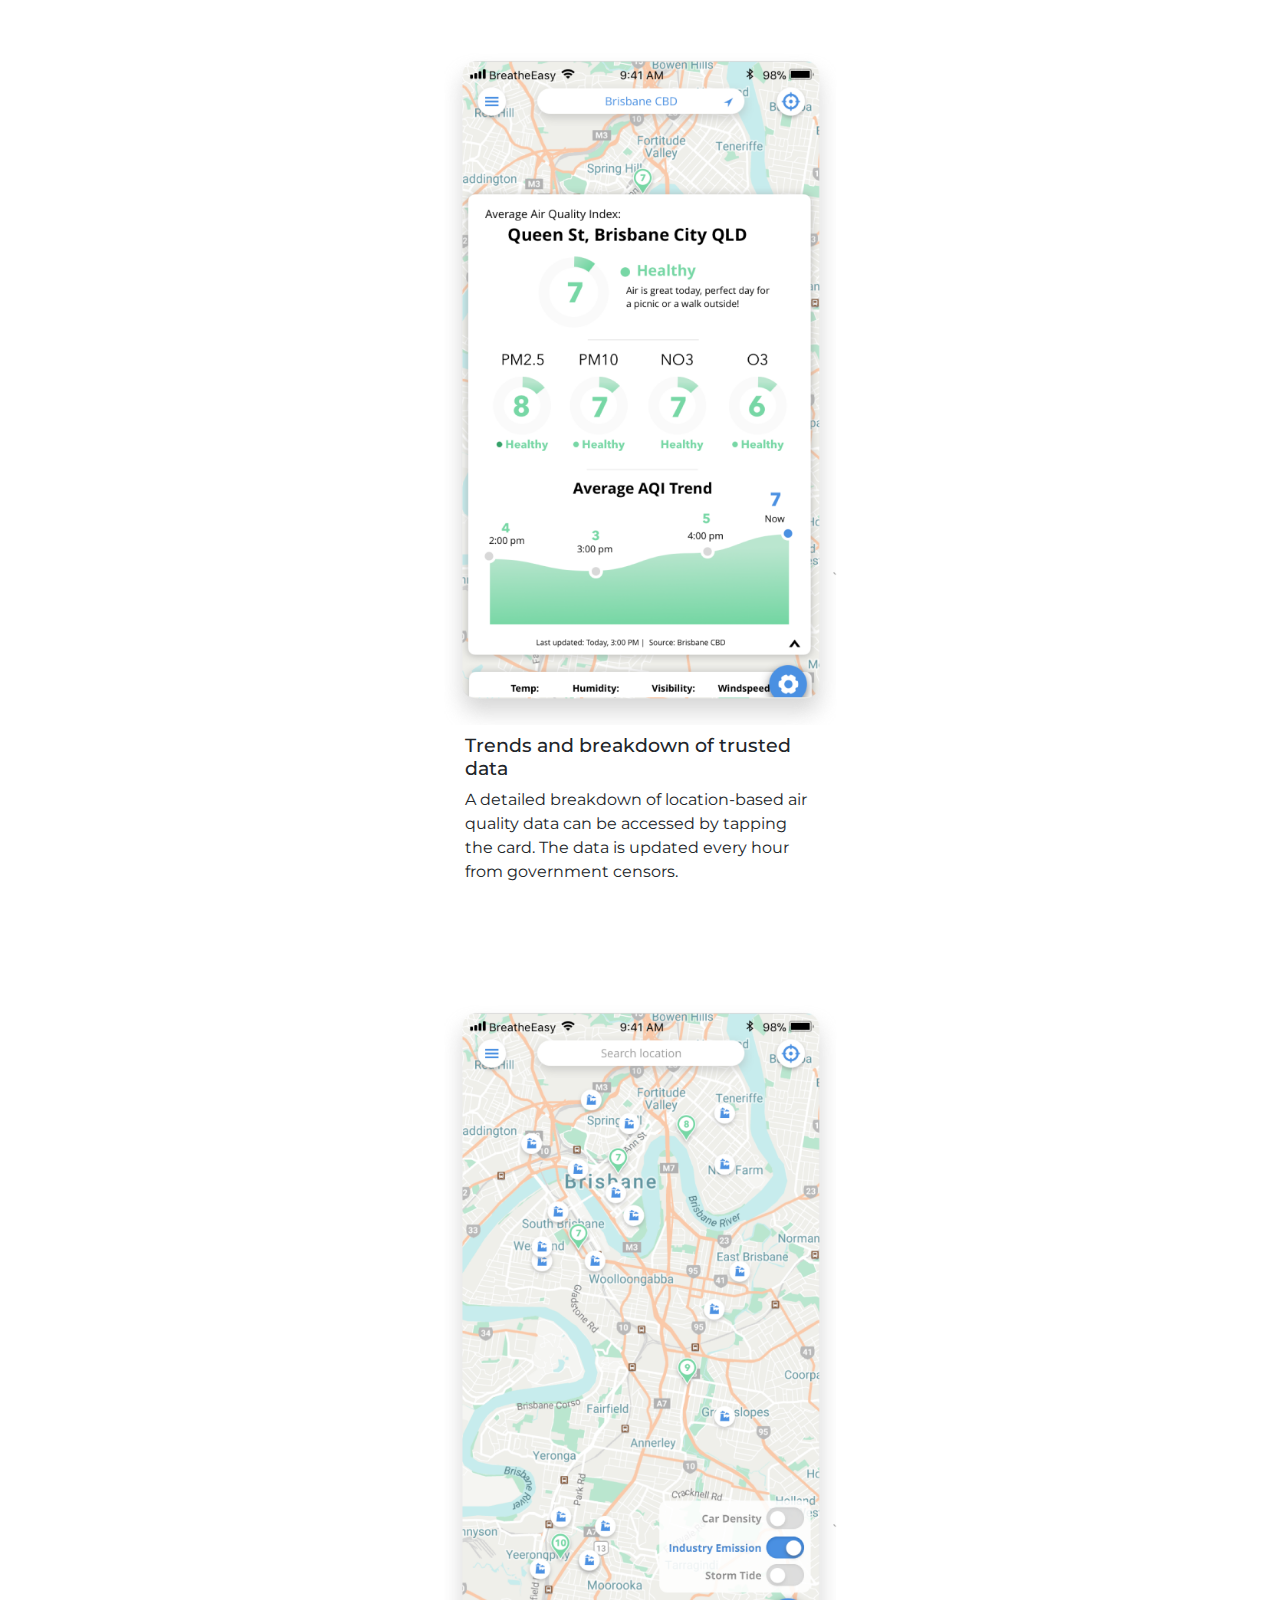
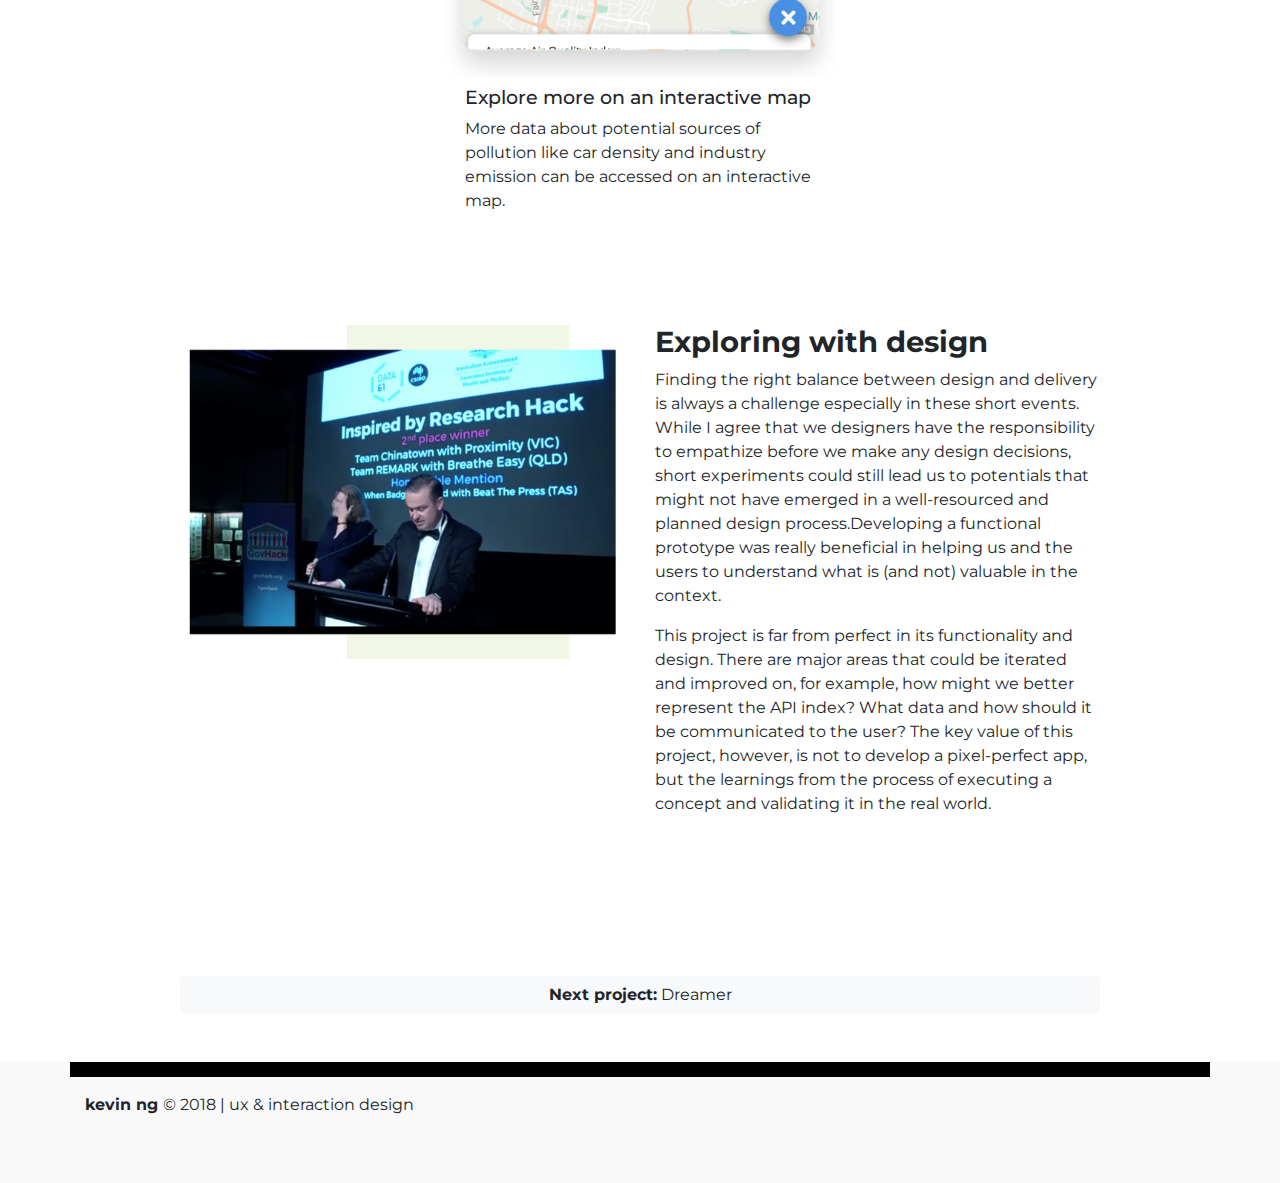
==== commit 7b0ada58: "content update" ====
--- a/breatheEasy.html
+++ b/breatheEasy.html
@@ -44,7 +44,7 @@
                 <p class="mb-5">BreatheEasy is a tool aimed to inform vulnerable citizens in Queensland about air quality. Built within 2
                     days during
                     <a href="https://www.govhack.org/">GovHack</a>, it visualizes air-quality, weather, and pollution data on an interactive map. The project
-                    won national awards from GovHack and is p ublished on
+                    won national awards from GovHack and is published on
                     <a href="https://data.qld.gov.au/article/case-studies/breathe-easy">the Queensland Government Data portal</a> as a success case study.</p>
 
                 <table class="article-summary">
@@ -106,12 +106,9 @@
                 </div>
                 <div class="col-10 offset-1 offset-md-0 col-md-5 order-1 order-md-2">
                     <h2>Challenge: Conservation in the new age </h2>
-                    <p>The Australian Government’s open data portal made available a wide range of data from different domains
-                        from air quality, population, enviroment data. Our challenge during GovHack 16 was to work for 48
-                        hours to explore possibilities, ideate, and prototype a functional product based on the use of government
-                        open data. How might we make sense out of all the data and how might we create value through the
-                        available data? We focused on investigating the potentials of the real-time air quality data provided
-                        on the portal. In specific:
+                    <p>
+
+                            The Australian Government’s open data portal made available a wide range of data from different domains from air quality, population, environment data. Our challenge during GovHack 16 was to work for 48 hours to explore possibilities, ideate, and prototype a functional product based on the use of government open data. How might we make sense out of all the data and how might we create value through the available data? We focused on investigating the potentials of the real-time air quality data provided on the portal. In specific:
                     </p>
 
                 </div>
@@ -127,23 +124,22 @@
 
                 </div>
                 <div class="col-10 col-md-5 offset-1">
-                    <p>We grounded all of our design decisions on insights from communication with and observation of people.</p>
-                    <p>Prepared with individual research, the group started by discussing and ideating potential benificiaries
-                        of datasets that we found on the open data portal.
-                    </p>
-                    <p>Agreed to focus on air-quality data, we talked to people around the hackathon and to our friends to further
-                        understand the problem. We also contacted people online via social media.</p>
-
-                </div>
-                <div class="col-10 offset-1 offset-md-0 col-md-5">
-                    <p>It came to our understanding that people who are allergic, or are sensitive to air-quality change express
-                        most interest in the air-quality data as it is helpful for them to have an easily accessble way to
-                        understand air quality around their neighberhood.
-
-                    </p>
-                    <p>From that we worked on the wireframe and validated with people whom we had interviewed. After reflecting
-                        on the initial validation, we spend the rest of the time on the functional prototype and a video
-                        to present our concept with two personas.
+                    <p>We grounded all of our design decisions on insights from communication with and observation of people.
+                        </p>
+                    <p>Prepared with individual research, the group started by discussing and ideating potential beneficiaries of datasets that we found on the open data portal.
+
+                    </p>
+                    <p>Agreed to focus on air-quality data, we talked to people around the hackathon and to our friends to further understand the problem. We also contacted people online via social media.
+                        </p>
+
+                </div>
+                <div class="col-10 offset-1 offset-md-0 col-md-5">
+                    <p>It came to our understanding that people who are allergic or are sensitive to air-quality change express most interest in the air-quality data as it is helpful for them to have an easily accessible way to understand air quality around their neighborhood.
+
+
+                    </p>
+                    <p>From that, we worked on the wireframe and validated with people whom we had interviewed. After reflecting on the initial validation, we spend the rest of the time on the functional prototype and a video to present our concept with two personas.
+
                     </p>
                 </div>
 
@@ -160,10 +156,9 @@
                         helped to brainstorm and refine on the design direction. Having a structured process helped us in
                         making quick decisions as we only had 48 hours to build a functioning prototype.
                     </p>
-                    <p>From the user interviews that we conducted, I created personas to summerize some of the findings to an
-                        easily understandable direction to design for. I also had to wireframe and test the solution based
-                        on the design direction refined from our research. I participated in the front-end development by
-                        working with the Google Maps API and CSS styling.</p>
+                    <p>
+                            From the user interviews that we conducted, I created personas to summarize some of the findings to an easily understandable direction to design for. I also had to wireframe and test the solution based on the design direction refined from our research. I participated in the front-end development by working with the Google Maps API and CSS styling.
+                            </p>
                 </div>
                 <div class="col-10 offset-1 offset-md-0 col-md-5">
                     <img src="assets/breatheEasy_5.png" class="img-fluid" alt="">
@@ -187,34 +182,24 @@
 
                 </div>
                 <div class="col-10 col-md-5 offset-1">
-                    <p>Our primary discussions with people (online and offline) has led us to two major types of citizens who
-                        would be most directly benifited from the air-quality data: asthma patients, and citizens with allergy
-                        or a weaker health. There are few key considerations that we have learned from the discussions and
-                        validations with people.
-                    </p>
-                    <p>
-                        <strong>Be trustworthy:</strong> People explained during the interviews that trust and legitimacy of the
-                        application and its data determines whether they will revisit. Moreover, people reported that the
-                        issues with similar air-quality websites were: “not local”, ”unknown sources” and ”not legit”.
-                    </p>
-                    <p>
-                        <strong>Be human:</strong> People want to know the meaning of the AQI index, not solely a number. While the
-                        the data should be designed to be visually appealing and legible, the data itself should be represented
-                        in context, and in a huminized way.</p>
-
-
-                </div>
-                <div class="col-10 offset-1 offset-md-0 col-md-5">
-                    <p>
-                        <strong>Be useful:</strong> What are the values that BreatheEasy can provide to the users? Why are people
-                        not using similar websites and how might we design an application which actually motivates daily
-                        usage? These were fundamental questions guided us to develop a valuable application.
-                    </p>
-                    <p>
-                        <strong>Be understanding:</strong> Nearly no one expressed their habit in checking air-quality but weather
-                        on thier smartphone on a daily basis. To design for the habits of users, we knew we should include
-                        other relevant and valuable data like the weather. People also showed interests in understanding
-                        why and where the pollutants came from.
+                    <p>Our primary discussions with people (online and offline) have led us to two major types of citizens who would be most directly benefited from the air-quality data: asthma patients, and citizens with allergy or a weaker health. There are few key considerations that we have learned from the discussions and validations with people.
+
+                    </p>
+                    <p>
+                        <strong>Be trustworthy:</strong> People explained during the interviews that trust and legitimacy of the application and its data determine whether they will revisit. Moreover, people reported that the issues with similar air-quality websites were: “not local”, ”unknown sources” and ”not legit”.
+
+                    </p>
+                    <p>
+                        <strong>Be human:</strong> People want to know the meaning of the AQI index, not solely a number. While the data should be designed to be visually appealing and legible, the data itself should be represented in context, and in a humanized way.</p>
+
+
+                </div>
+                <div class="col-10 offset-1 offset-md-0 col-md-5">
+                    <p>
+                        <strong>Be useful:</strong> What are the values that BreatheEasy can provide to the users? Why are people not using similar websites and how might we design an application which actually motivates daily usage? These were fundamental questions guided us to develop a valuable application.
+                    </p>
+                    <p>
+                        <strong>Be understanding:</strong> Nearly no one expressed their habit of checking air-quality but weather on their smartphone on a daily basis. To design for the habits of users, we knew we should include other relevant and valuable data like the weather. People also showed interests in understanding why and where the pollutants came from.
                     </p>
                 </div>
 
@@ -225,9 +210,8 @@
                 </div>
                 <div class="col-10 offset-1 offset-md-0 col-md-5 order-1 order-md-2">
                     <h2>Rapid prototyping with code</h2>
-                    <p>Whiteboarding was a critical tool in the limited time we had before starting to code. While post-its
-                        are great, sometimes having one person responsible for documenting and writing on the whiteboard
-                        might be more efficicent.
+                    <p>Whiteboarding was a critical tool in the limited time we had before starting to code. While post-its are great, sometimes having one person responsible for documenting and writing on the whiteboard might be more efficient.
+
                     </p>
                     <p>
                         We tested our concept by simply showing few screens of the concept I drew on a notepad. While it is low fidelity, it acted
@@ -235,9 +219,8 @@
 
                     </p>
                     <p>
-                        We went straight to the code after a reflection on the insights from the test. We decided to prototype BreatheEasy on web
-                        as it is the core strength of the team, and because it is accessible through mobile and desktop for
-                        demonstration purposes.
+                            We went straight to the code after a reflection on the insights from the test. We decided to prototype BreatheEasy on the web as it is the core strength of the team, and because it is accessible through mobile and desktop for demonstration purposes.
+
 
                     </p>
 
@@ -248,15 +231,13 @@
                 <div class="col-10 col-md-5 offset-1">
                     <h2>The Solution: Air-quality, weather, and pollution data</h2>
                     <p>
-                        By integrating 7 datasets from the government like air quality, weather, NPI emissions, and emission data, BreathEasy was
-                        purposed to inform citizens about their neighbourhood’s real-time air quality and potential threats
-                        and causes of air pollution on an interactive map.
-
-                    </p>
-                    <p>
-                        The concept was further developed to integrate with a portable IoT air-quality analyser which could introduce another source
-                        for precise data visualisation and aggregation to produce meaningful information — benefiting not
-                        only the users but also government departments for city improvements.
+                            By integrating 7 datasets from the government like air quality, weather, NPI emissions, and emission data, BreathEasy was purposed to inform citizens about their neighborhood’s real-time air quality and potential threats and causes of air pollution on an interactive map.
+
+
+                    </p>
+                    <p>
+                            The concept was further developed to integrate with a portable IoT air-quality analyzer which could introduce another source for precise data visualization and aggregation to produce meaningful information — benefiting not only the users but also government departments for city improvements.
+
 
                     </p>
 
@@ -277,9 +258,9 @@
                 <div class="col-md-4 offset-md-4 col-10 offset-1">
 
                     <h3>Instant checking of nearby air quality and weather</h3>
-                    <p>With the goal to make air-quality data accessible, a breakdown of air quality with key indexes of the
-                        closest monitoring station are displayed at landing. The data is being color coded to visualize how
-                        good/bad the air quality is. </p>
+                    <p>
+                            With the goal to make air-quality data accessible, a breakdown of air quality with key indexes of the closest monitoring station is displayed at landing. The data is being color-coded to visualize how good/bad the air quality is.
+                             </p>
 
                 </div>
             </div>
@@ -290,8 +271,8 @@
                 <div class="col-md-4 offset-md-4 col-10 offset-1">
 
                     <h3>Trends and breakdown of trusted data</h3>
-                    <p>A detailed breakdown of location-based air quality data can be accessed by tapping the card. The data
-                        is updated every hour from government sensors.</p>
+                    <p>A detailed breakdown of location-based air quality data can be accessed by tapping the card. The data is updated every hour from government censors.
+                        </p>
                 </div>
             </div>
             <div class="row pb-5 mb-5">
@@ -311,15 +292,10 @@
                 </div>
                 <div class="col-10 offset-1 offset-md-0 col-md-5">
                     <h2>Exploring with design</h2>
-                    <p>Finding the right balance between design and delivery is always a challenge exspecially in these short
-                        events. While I agree that we designers have the responsibility to empathize before we make any design
-                        decisions, short experiments could still lead us to potentials that might not have emerged in a well-resourced
-                        and planned design process.Developing a functional prototype was really benifitical in helping us
-                        and the users to understand what is (and not) valuable in the context.</p>
-                    <p>This project is far from perfect in its functionality and design. There are major areas that could be
-                        iterated and improved on, for example, how might we better represent the API index? What data and
-                        how should it be communicated to the user? The key value of this project, however, is not to develop a pixel-perfect
-                        app, but the learnings from the process of executing a concept and validating it in the real world.</p>
+                    <p>Finding the right balance between design and delivery is always a challenge especially in these short events. While I agree that we designers have the responsibility to empathize before we make any design decisions, short experiments could still lead us to potentials that might not have emerged in a well-resourced and planned design process.Developing a functional prototype was really beneficial in helping us and the users to understand what is (and not) valuable in the context.
+                        </p>
+                    <p>This project is far from perfect in its functionality and design. There are major areas that could be iterated and improved on, for example, how might we better represent the API index? What data and how should it be communicated to the user? The key value of this project, however, is not to develop a pixel-perfect app, but the learnings from the process of executing a concept and validating it in the real world.
+                        </p>
 
                 </div>
 
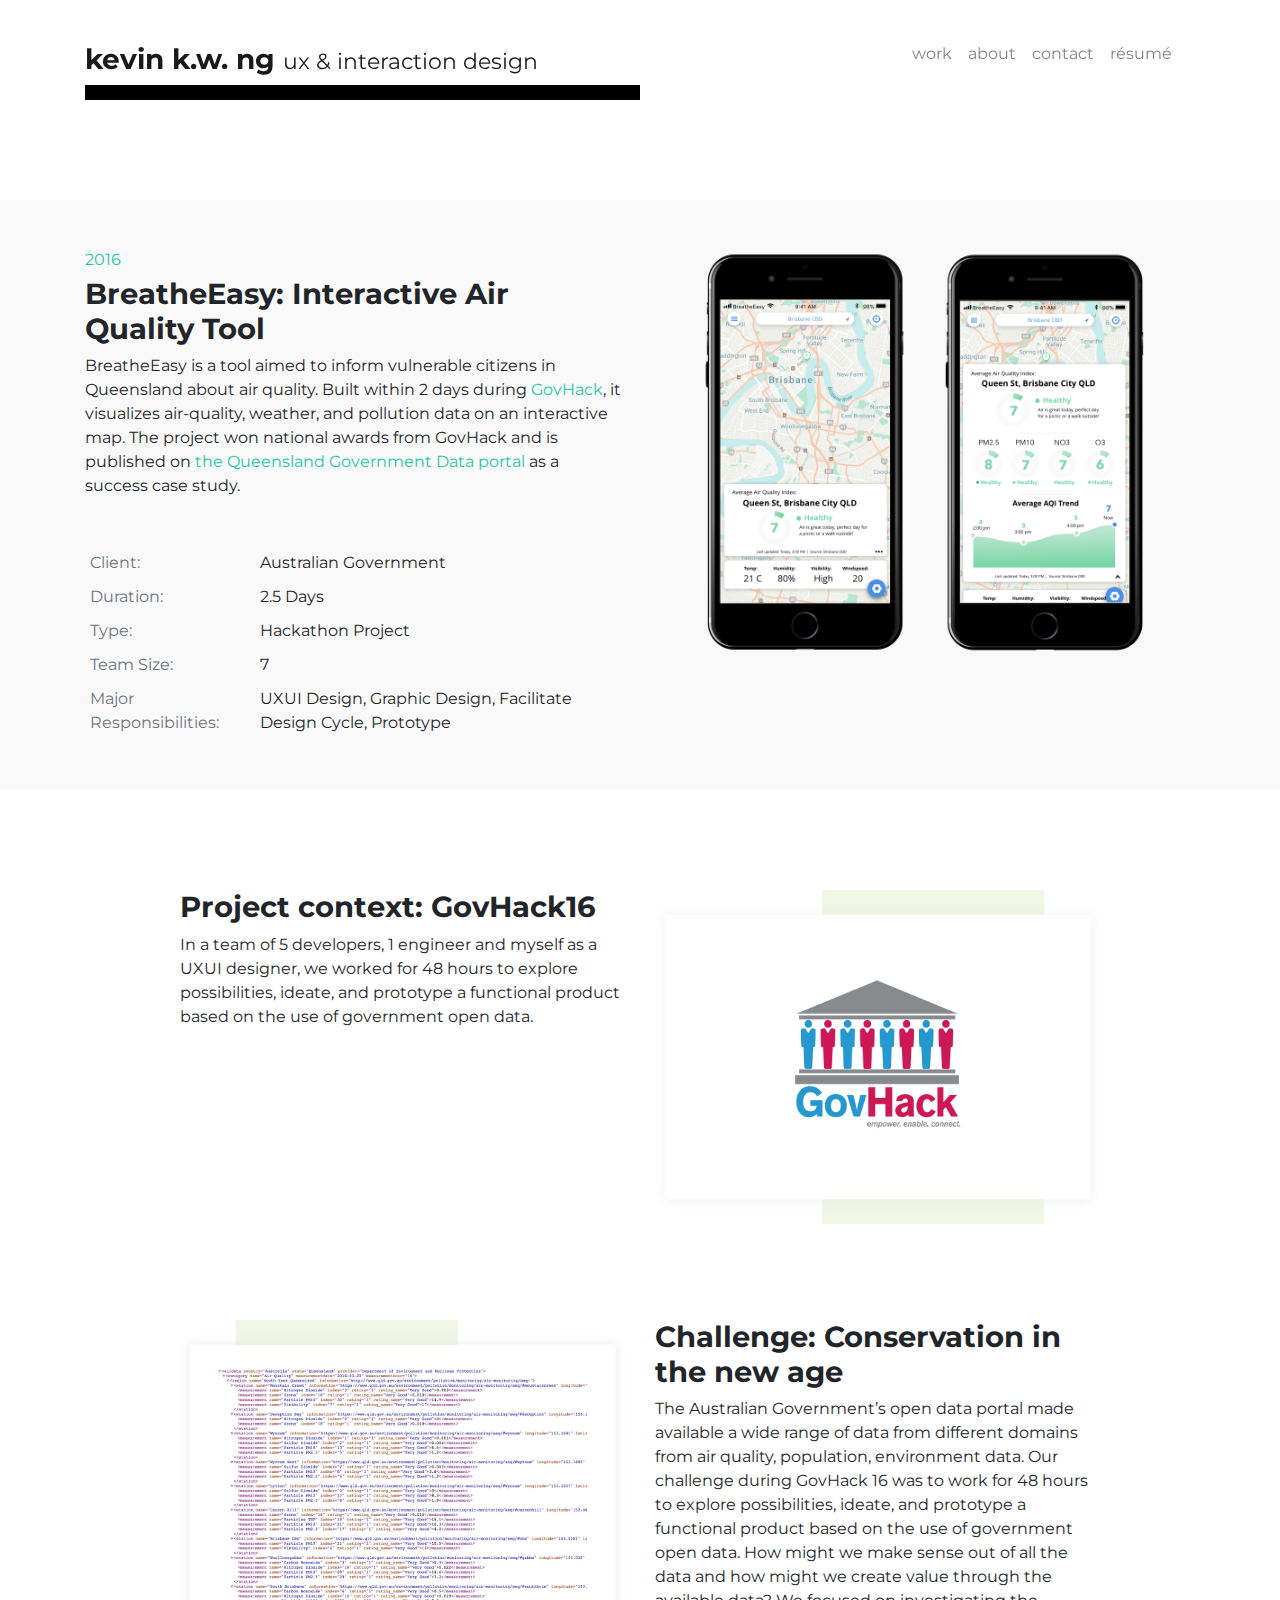
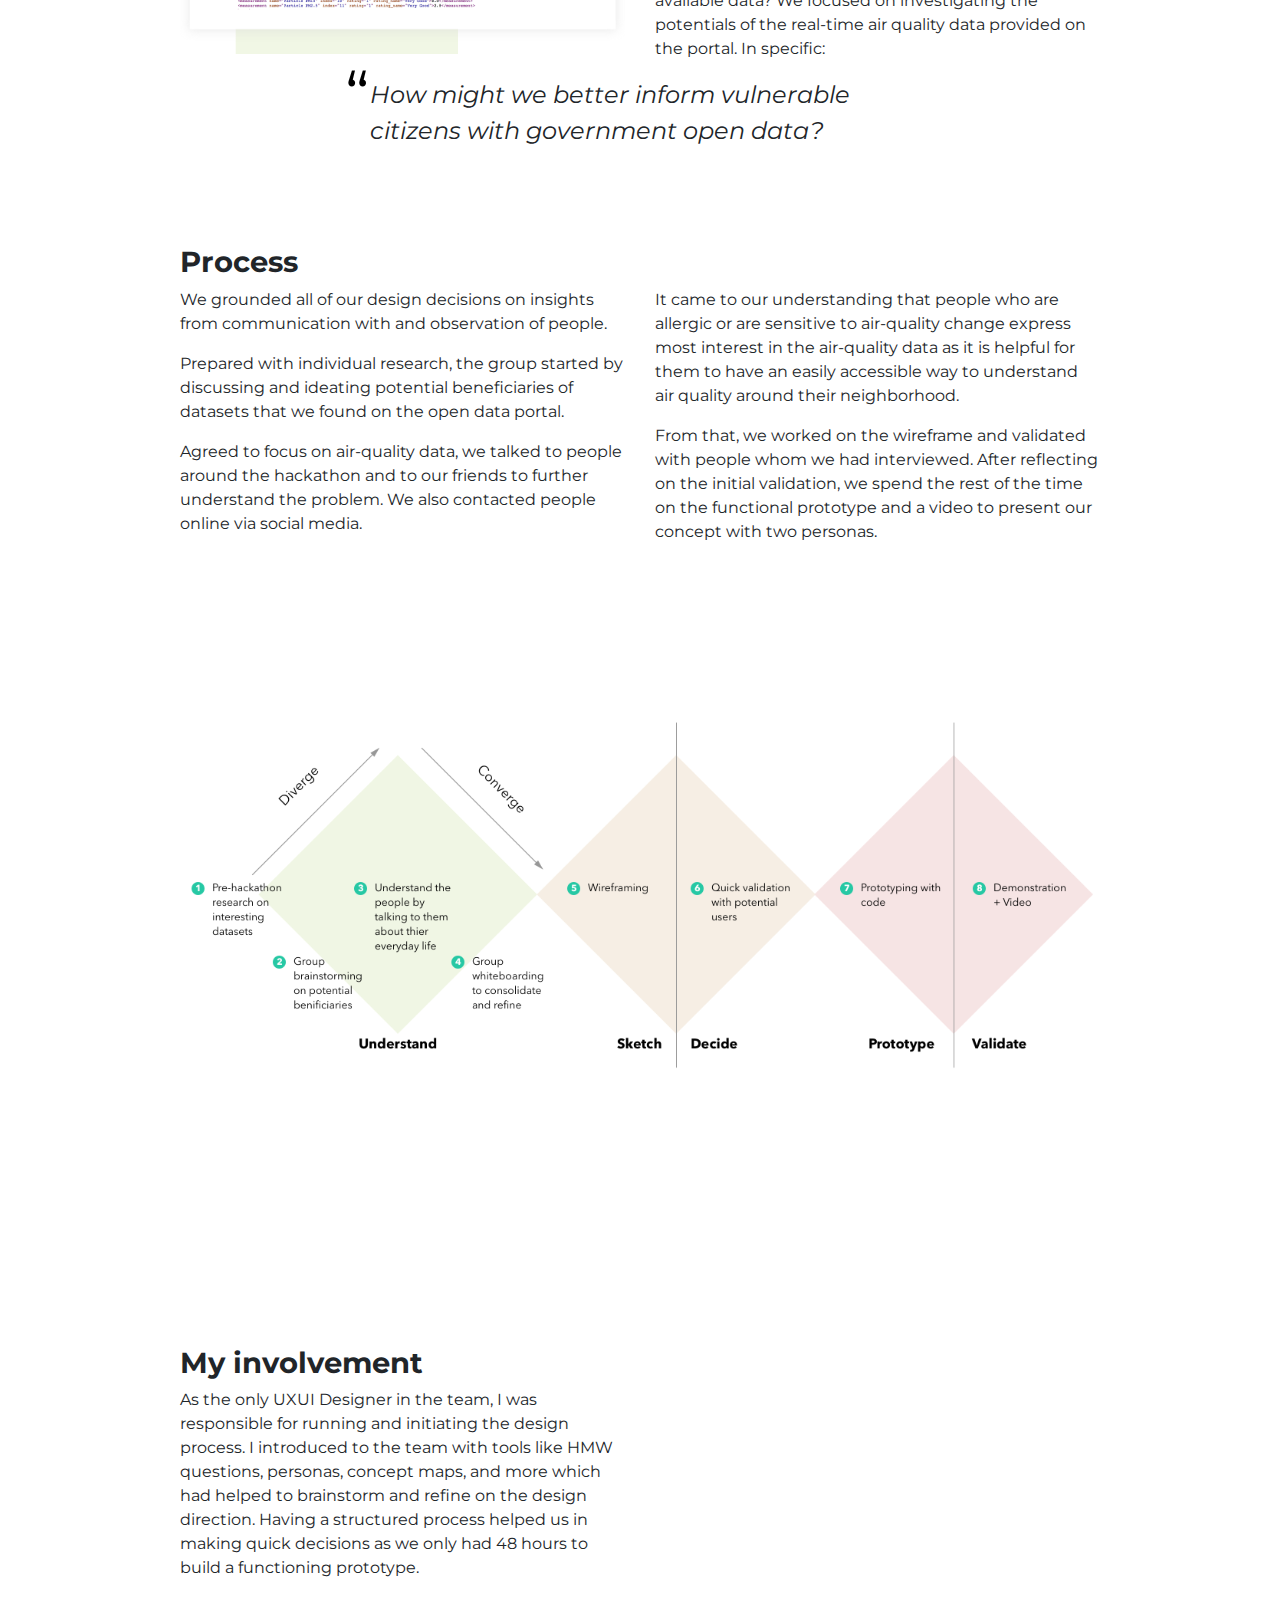
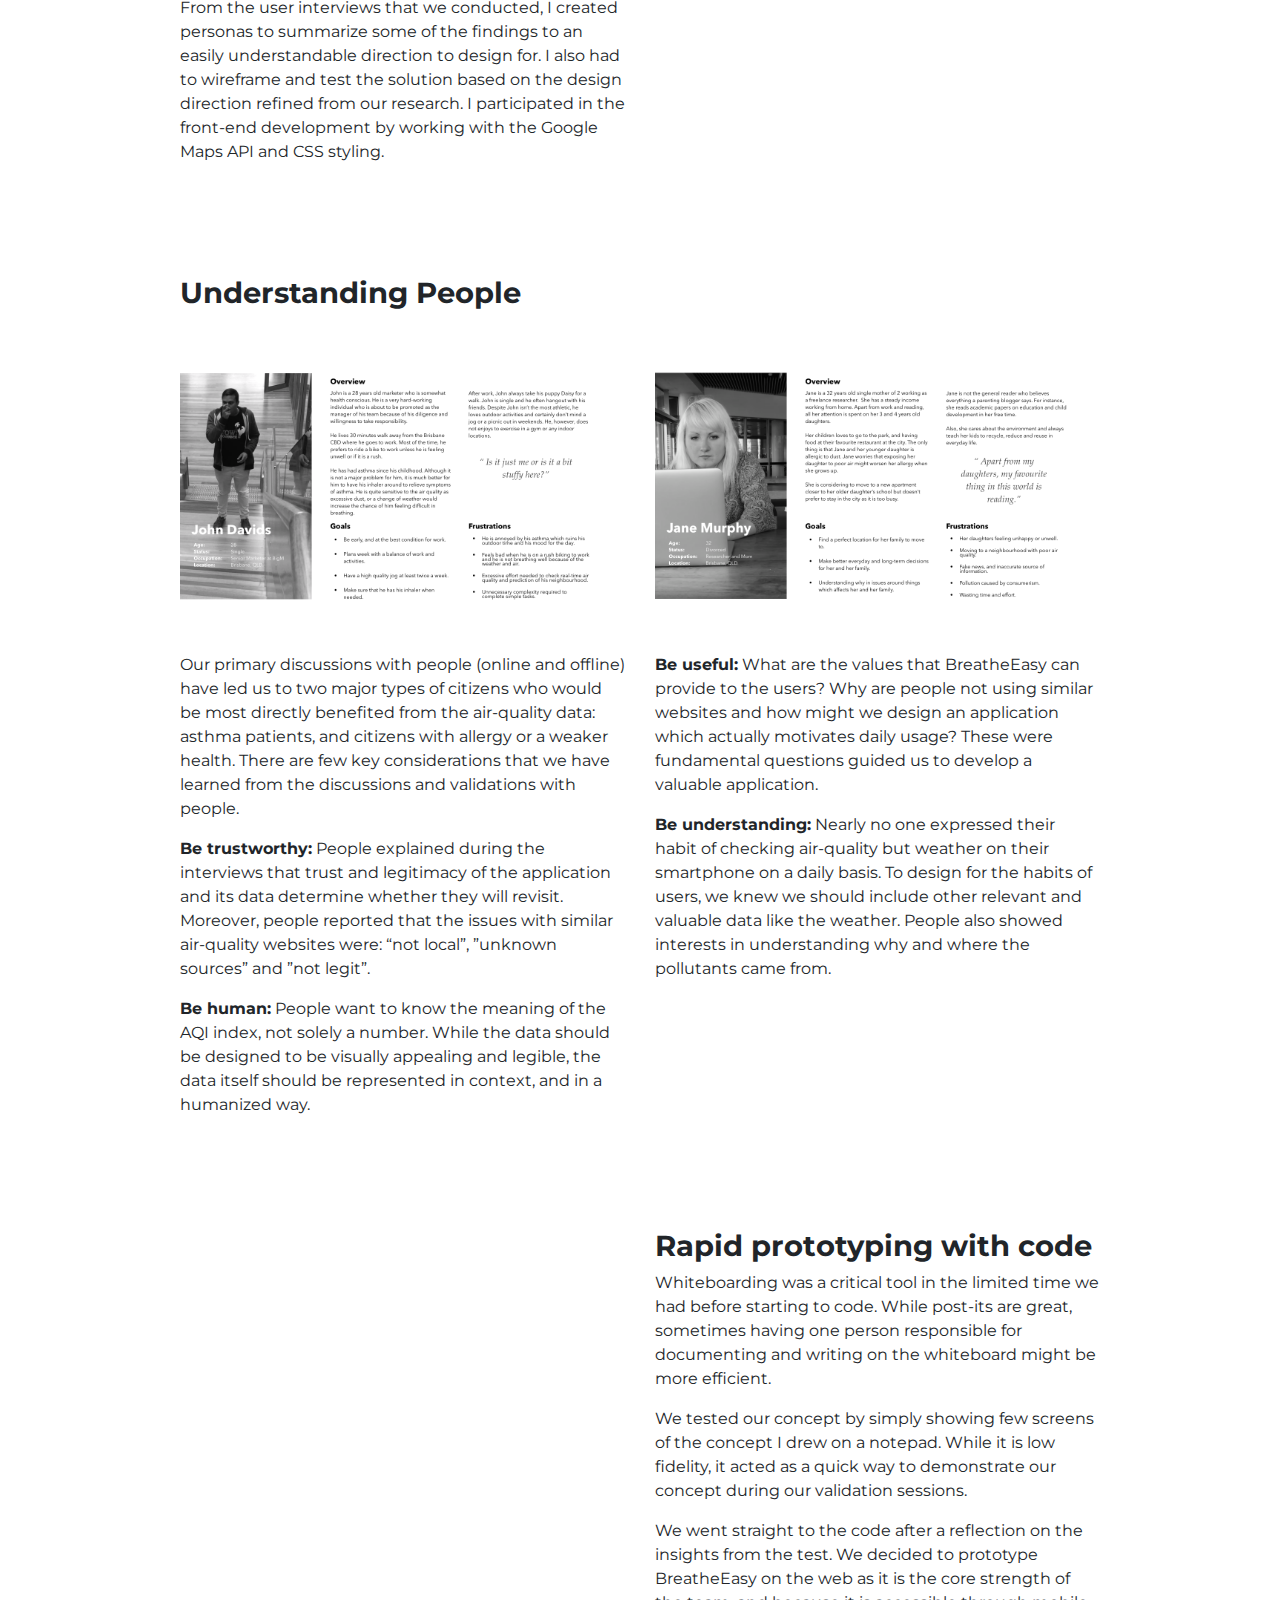
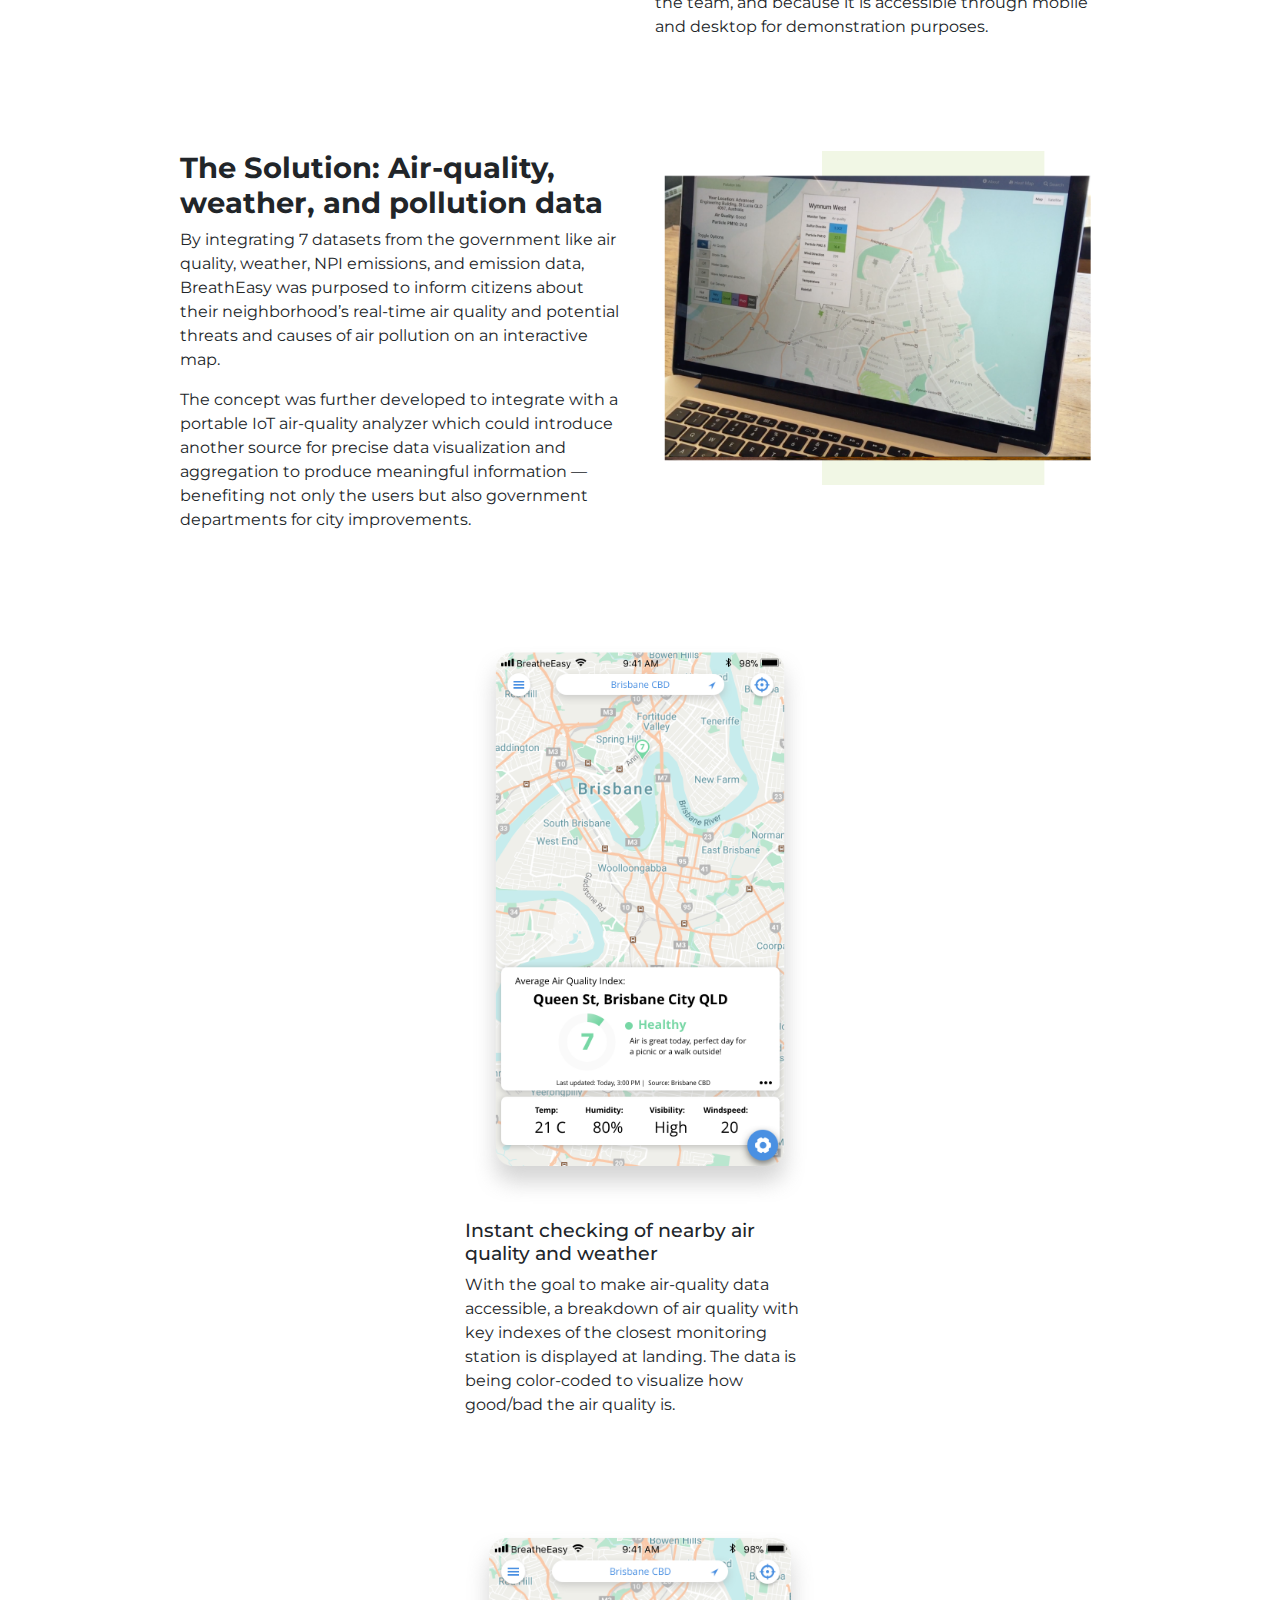
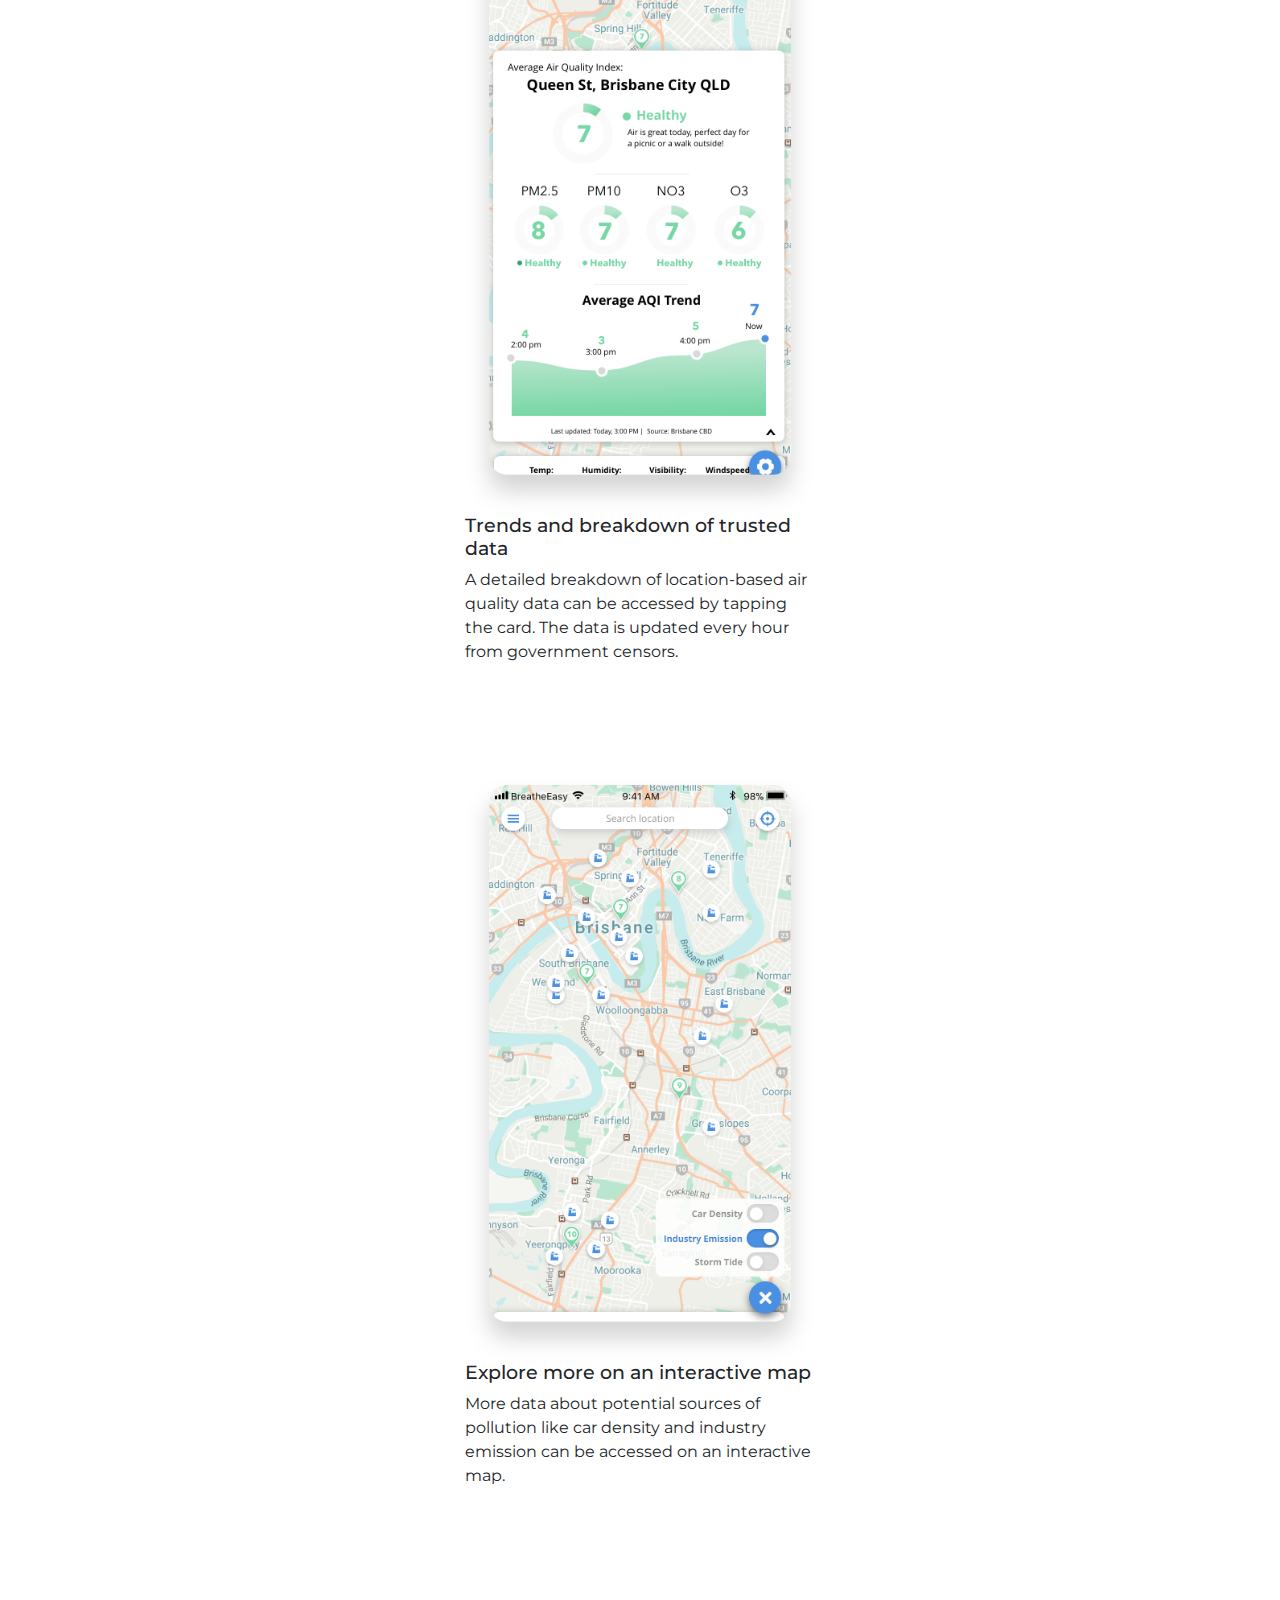
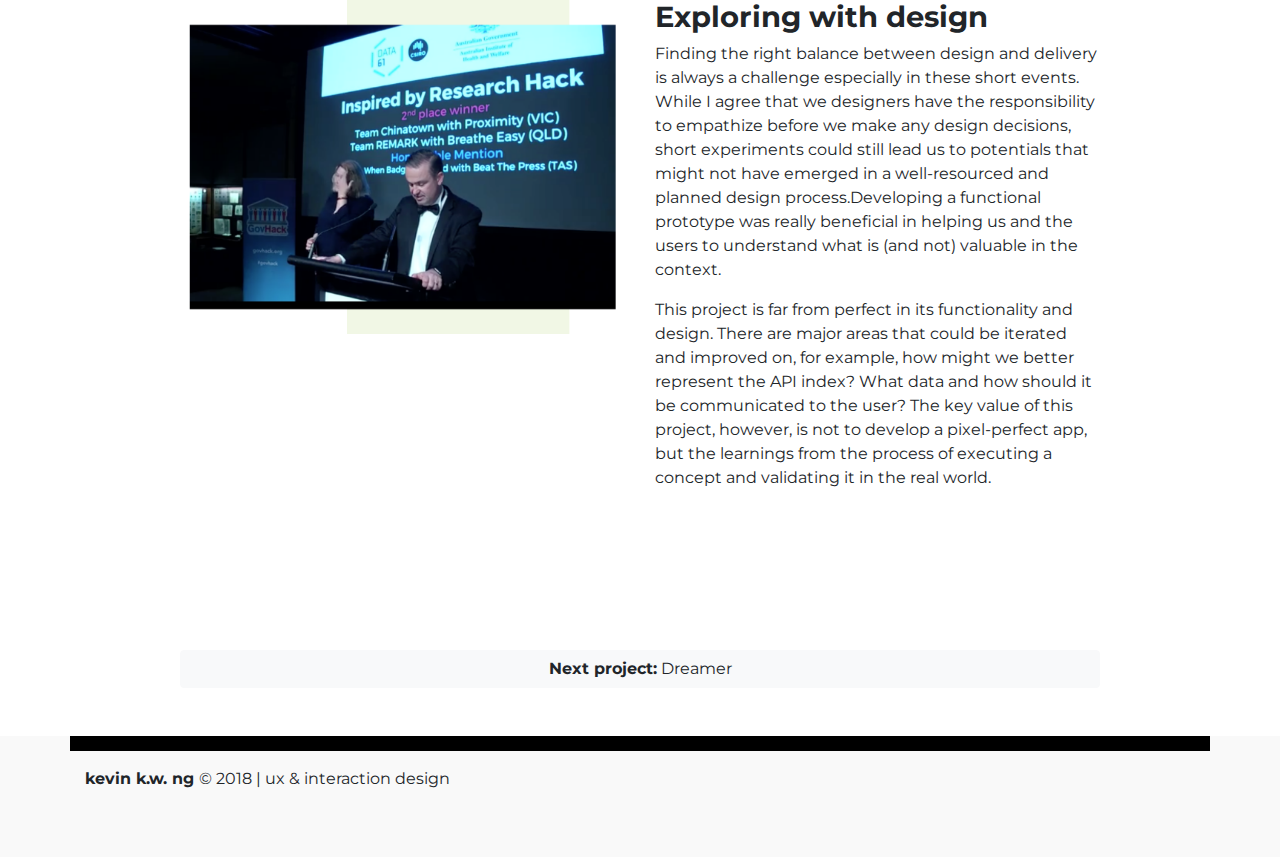
==== commit d8645c99: "content update" ====
--- a/breatheEasy.html
+++ b/breatheEasy.html
@@ -15,6 +15,33 @@
     <meta name="viewport" content="width=device-width, initial-scale=1, shrink-to-fit=no">
     <meta name="description" content="">
     <meta name="author" content="">
+    <meta property="og:description" content="Designer and master graduate in interaction design, reach me at kwng.kevin@gmail.com or linkedin.com/in/nkevin." />
+    <meta property="og:title" content="Kevin Ng | UX & Interaction Design" />
+    <meta property="og:locale" content="en" />
+    <meta property="og:site_name" content="Kevin Ng | UX & Interaction Design" />
+    <meta property="og:image" content="http://kevng.com/assets/ogimage.png" />
+    <meta property="og:image:secure_url" content="https://kevng.com/assets/ogimage.png" />
+<meta property="og:image:type" content="image/png" />
+<meta property="og:image:width" content="1200" />
+<meta property="og:image:height" content="1200" />
+<meta property="og:image:alt" content="Kevin Ng | UX & Interaction Design" />
+
+<link rel="apple-touch-icon" sizes="57x57" href="assets/favicons/apple-icon-57x57.png">
+<link rel="apple-touch-icon" sizes="60x60" href="assets/favicons/apple-icon-60x60.png">
+<link rel="apple-touch-icon" sizes="72x72" href="assets/favicons/apple-icon-72x72.png">
+<link rel="apple-touch-icon" sizes="76x76" href="assets/favicons/apple-icon-76x76.png">
+<link rel="apple-touch-icon" sizes="114x114" href="assets/favicons/apple-icon-114x114.png">
+<link rel="apple-touch-icon" sizes="120x120" href="assets/favicons/apple-icon-120x120.png">
+<link rel="apple-touch-icon" sizes="144x144" href="assets/favicons/apple-icon-144x144.png">
+<link rel="apple-touch-icon" sizes="152x152" href="assets/favicons/apple-icon-152x152.png">
+<link rel="apple-touch-icon" sizes="180x180" href="assets/favicons/apple-icon-180x180.png">
+<link rel="icon" type="image/png" sizes="192x192"  href="assets/favicons/android-icon-192x192.png">
+<link rel="icon" type="image/png" sizes="32x32" href="assets/favicons/favicon-32x32.png">
+<link rel="icon" type="image/png" sizes="96x96" href="assets/favicons/favicon-96x96.png">
+<link rel="icon" type="image/png" sizes="16x16" href="assets/favicons/favicon-16x16.png">
+<meta name="msapplication-TileColor" content="#ffffff">
+<meta name="msapplication-TileImage" content="/ms-icon-144x144.png">
+<meta name="theme-color" content="#ffffff">
 
     <title>Kevin Ng | UX & Interaction Design</title>
 
@@ -252,7 +279,7 @@
 
             </div>
             <div class="row pb-5 mb-5">
-                <div class="col-10 offset-1">
+                <div class="col-10 offset-1 col-md-4 offset-md-4">
                     <img src="assets/breatheEasy_10.png" class="img-fluid" alt="">
                 </div>
                 <div class="col-md-4 offset-md-4 col-10 offset-1">
@@ -265,7 +292,7 @@
                 </div>
             </div>
             <div class="row pb-5 mb-5">
-                <div class="col-10 offset-1">
+                <div class="col-10 offset-1 col-md-4 offset-md-4">
                     <img src="assets/breatheEasy_11.png" class="img-fluid" alt="">
                 </div>
                 <div class="col-md-4 offset-md-4 col-10 offset-1">
@@ -276,7 +303,7 @@
                 </div>
             </div>
             <div class="row pb-5 mb-5">
-                <div class="col-10 offset-1">
+                <div class="col-10 offset-1 col-md-4 offset-md-4">
                     <img src="assets/breatheEasy_12.png" class="img-fluid" alt="">
                 </div>
                 <div class="col-md-4 offset-md-4 col-10 offset-1">
--- a/css/home.css
+++ b/css/home.css
@@ -90,11 +90,6 @@
 .section-content-left{
     padding-right:0;
     padding-top:10px;
-}
-
-
-.section-body{
-
 }
 
 .about-img{
@@ -477,13 +472,16 @@
     padding-top: 0;
     padding-bottom: 0;
     margin-bottom:0;
-    -webkit-transition: all 0.3s ease-in;
-    -moz-transition: all 0.3s ease-in;
-    transition: all 0.3s ease-in;
+    -webkit-transition: all 0.2s ease-in;
+    -moz-transition: all 0.2s ease-in;
+    transition: all 0.2s ease-in;
   }
 
   #mainNav.navbar-shrink .title{
-      border-bottom:3px solid black;
+      border-bottom:0px solid black;
+      -webkit-transition: all 0.2s ease-in;
+      -moz-transition: all 0.2s ease-in;
+      transition: all 0.2s ease-in;
   }
 #mainNav.navbar-shrink .navbar-brand h1{
     font-size: 1.25rem;
@@ -676,4 +674,16 @@
     text-decoration: none;
 }
 
-
+body{
+    visibility: hidden;
+}
+
+.introduction{
+    margin-top:150px;
+}
+
+section.works{
+    margin-top:0;
+    padding-top:0;
+}
+
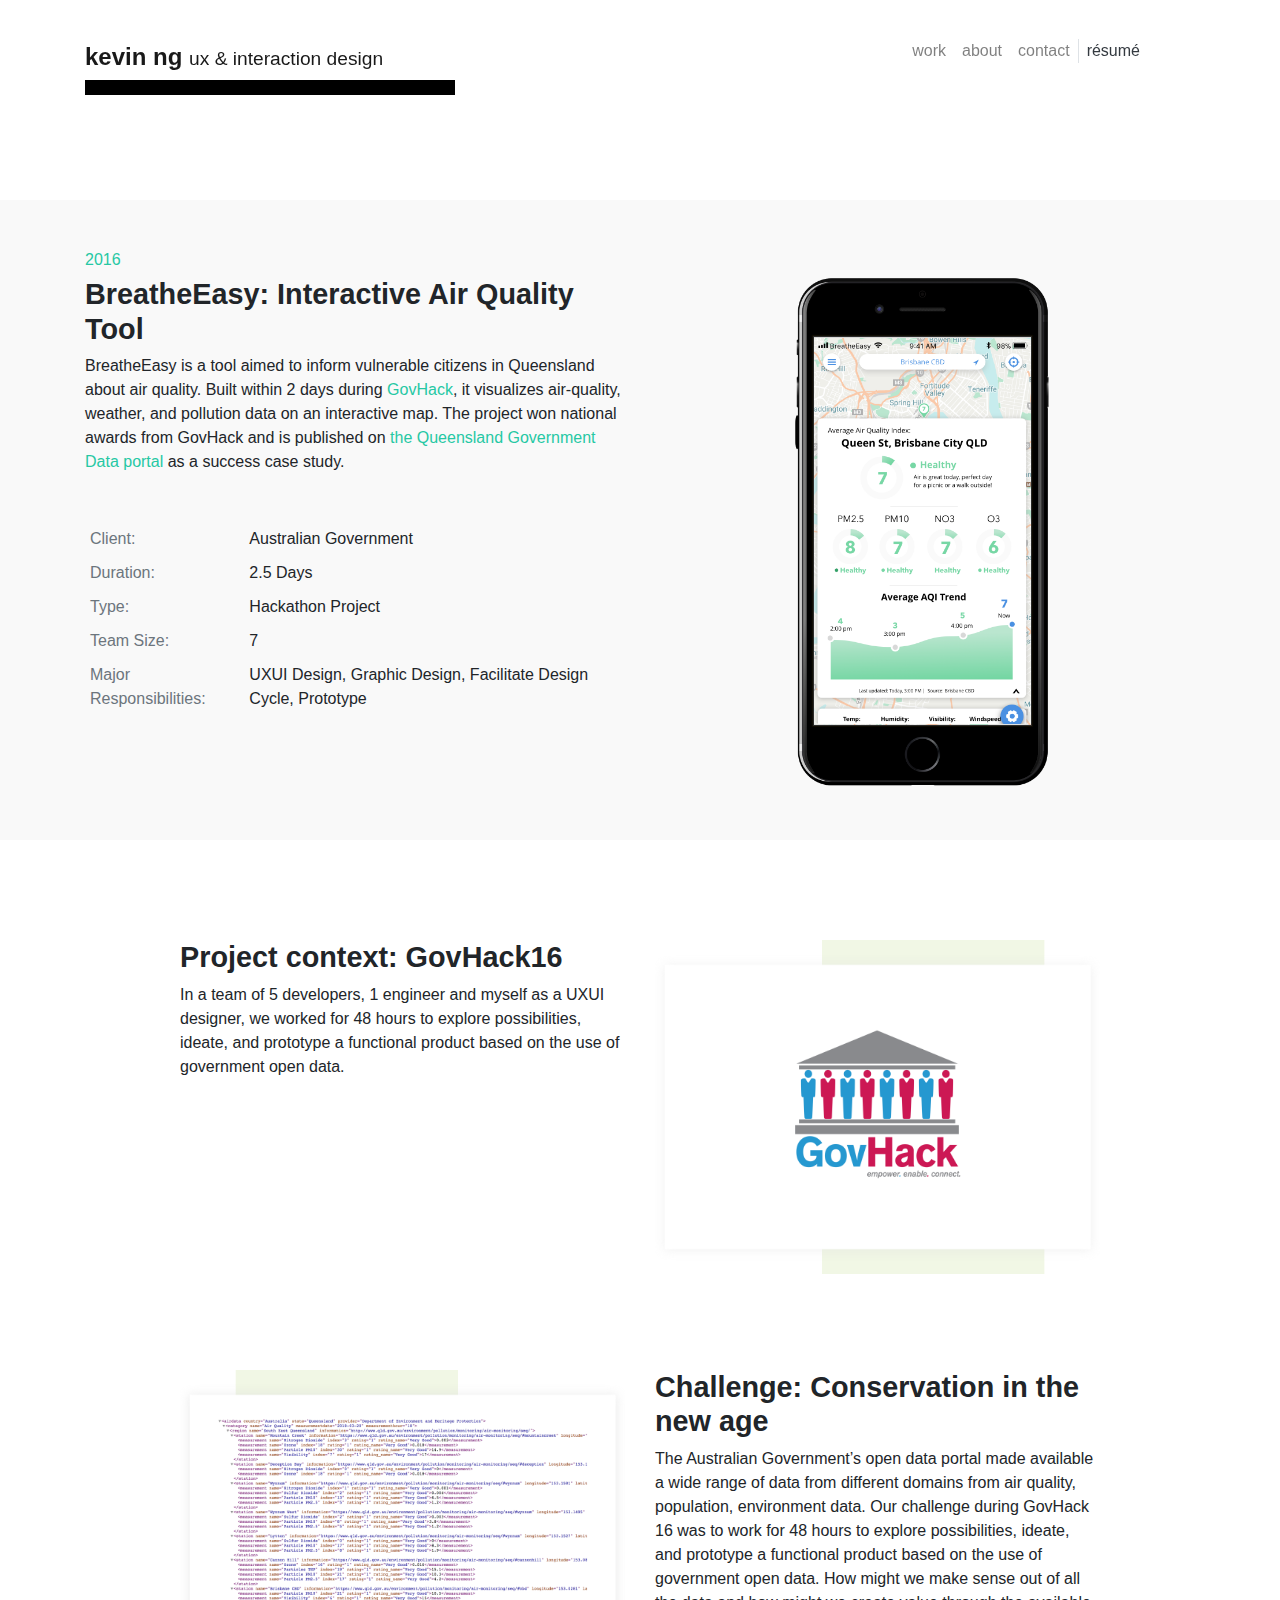
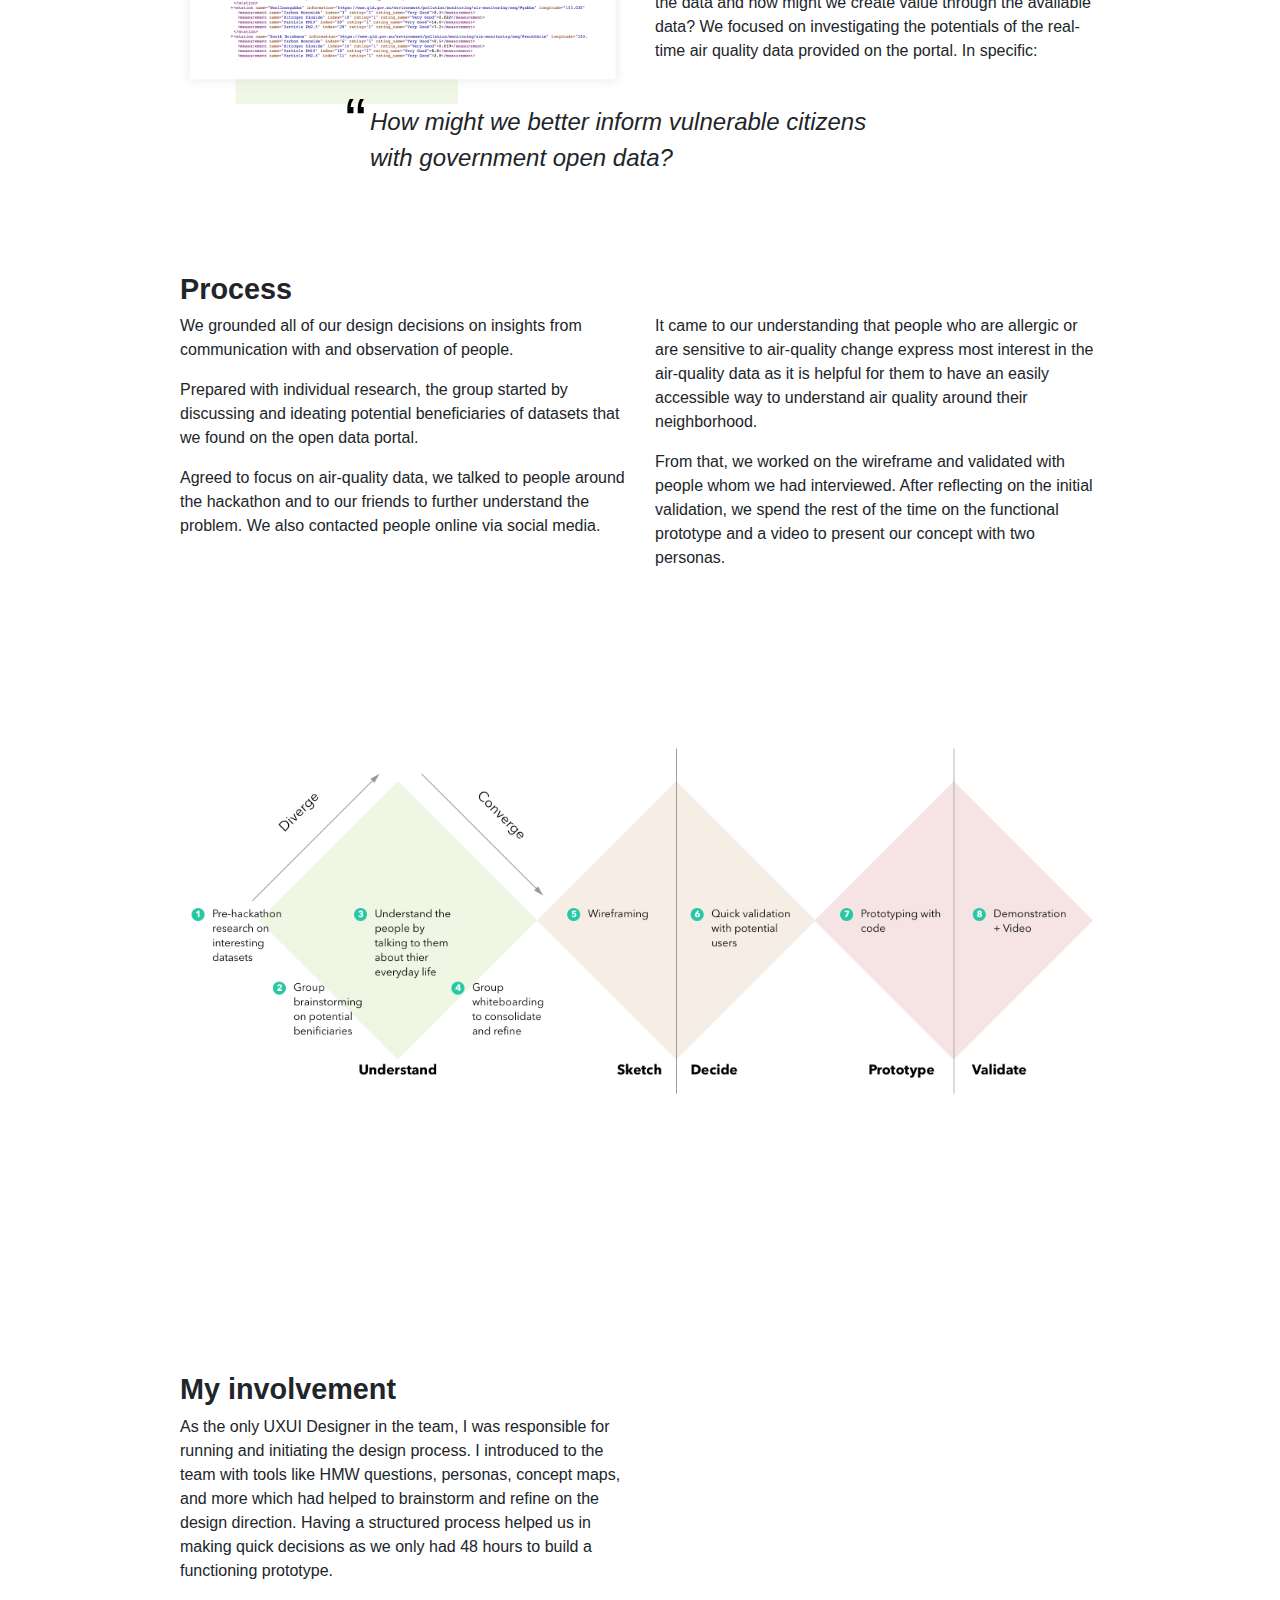
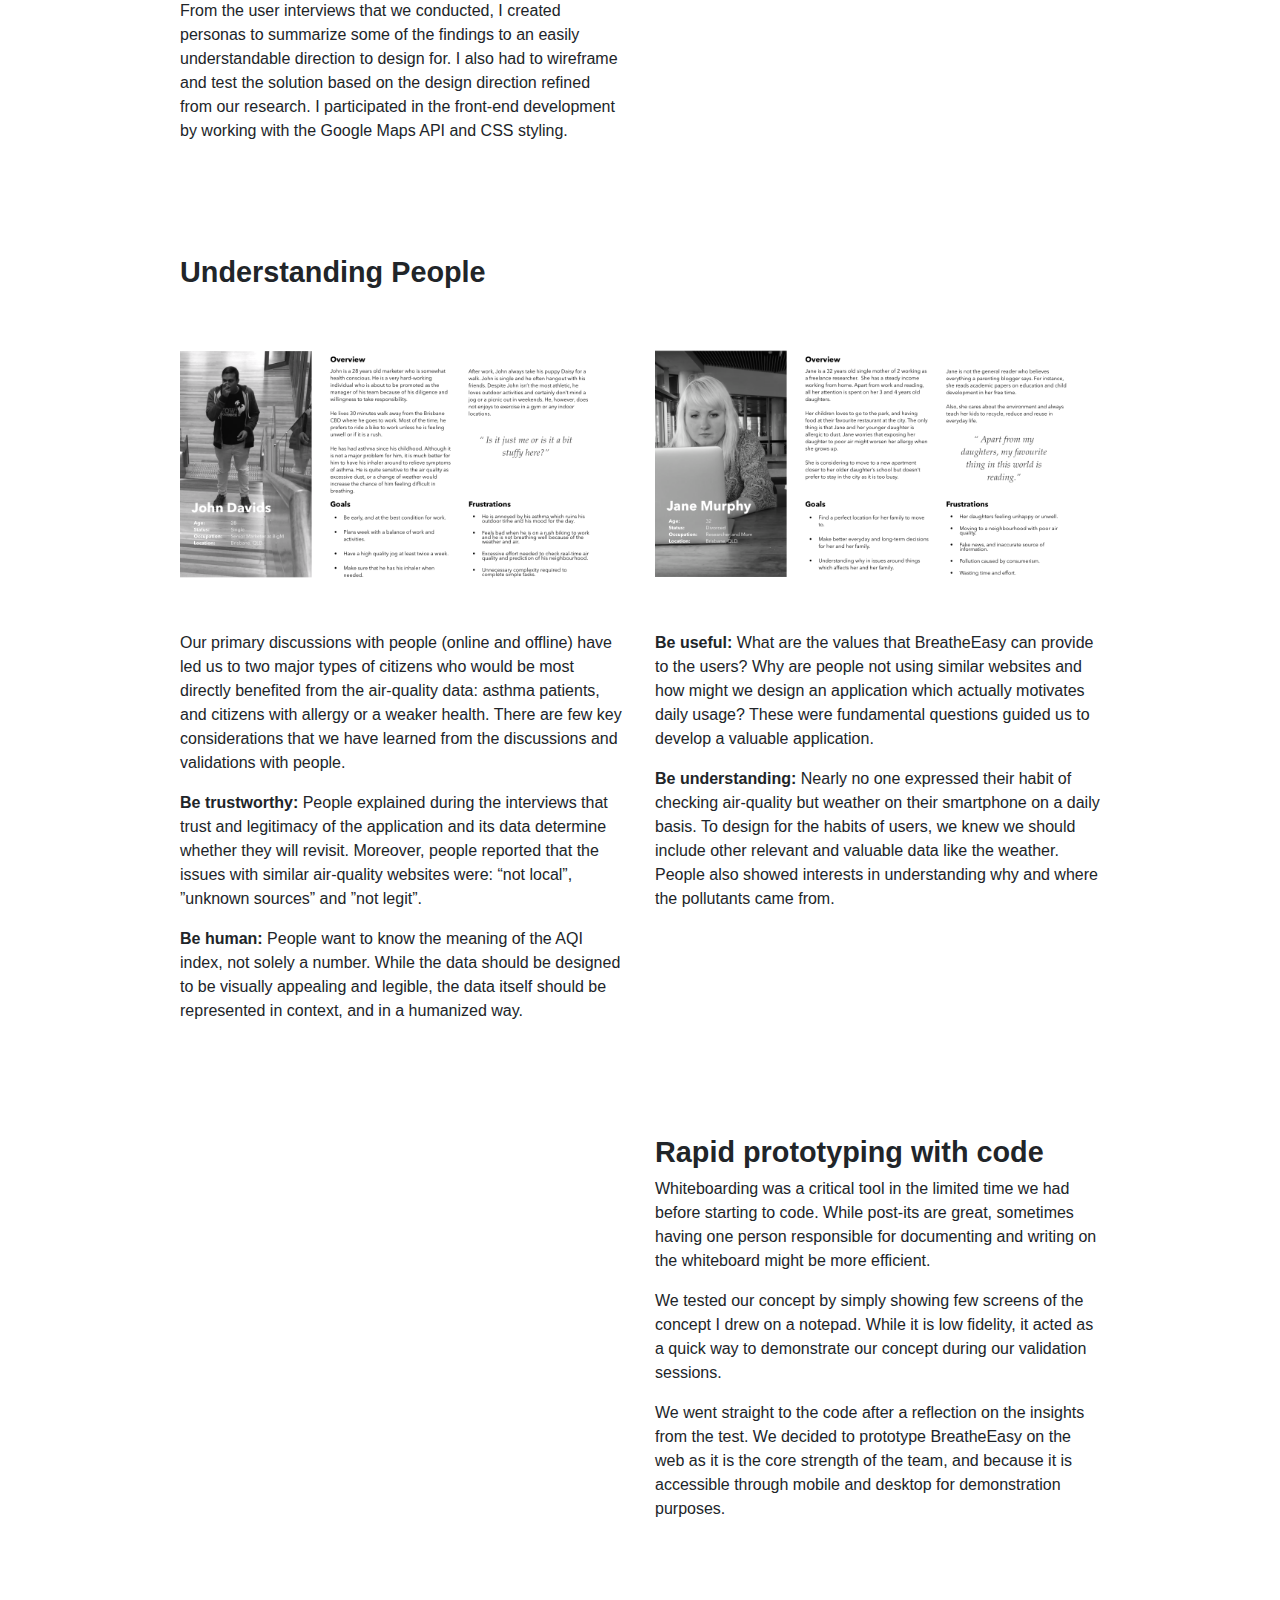
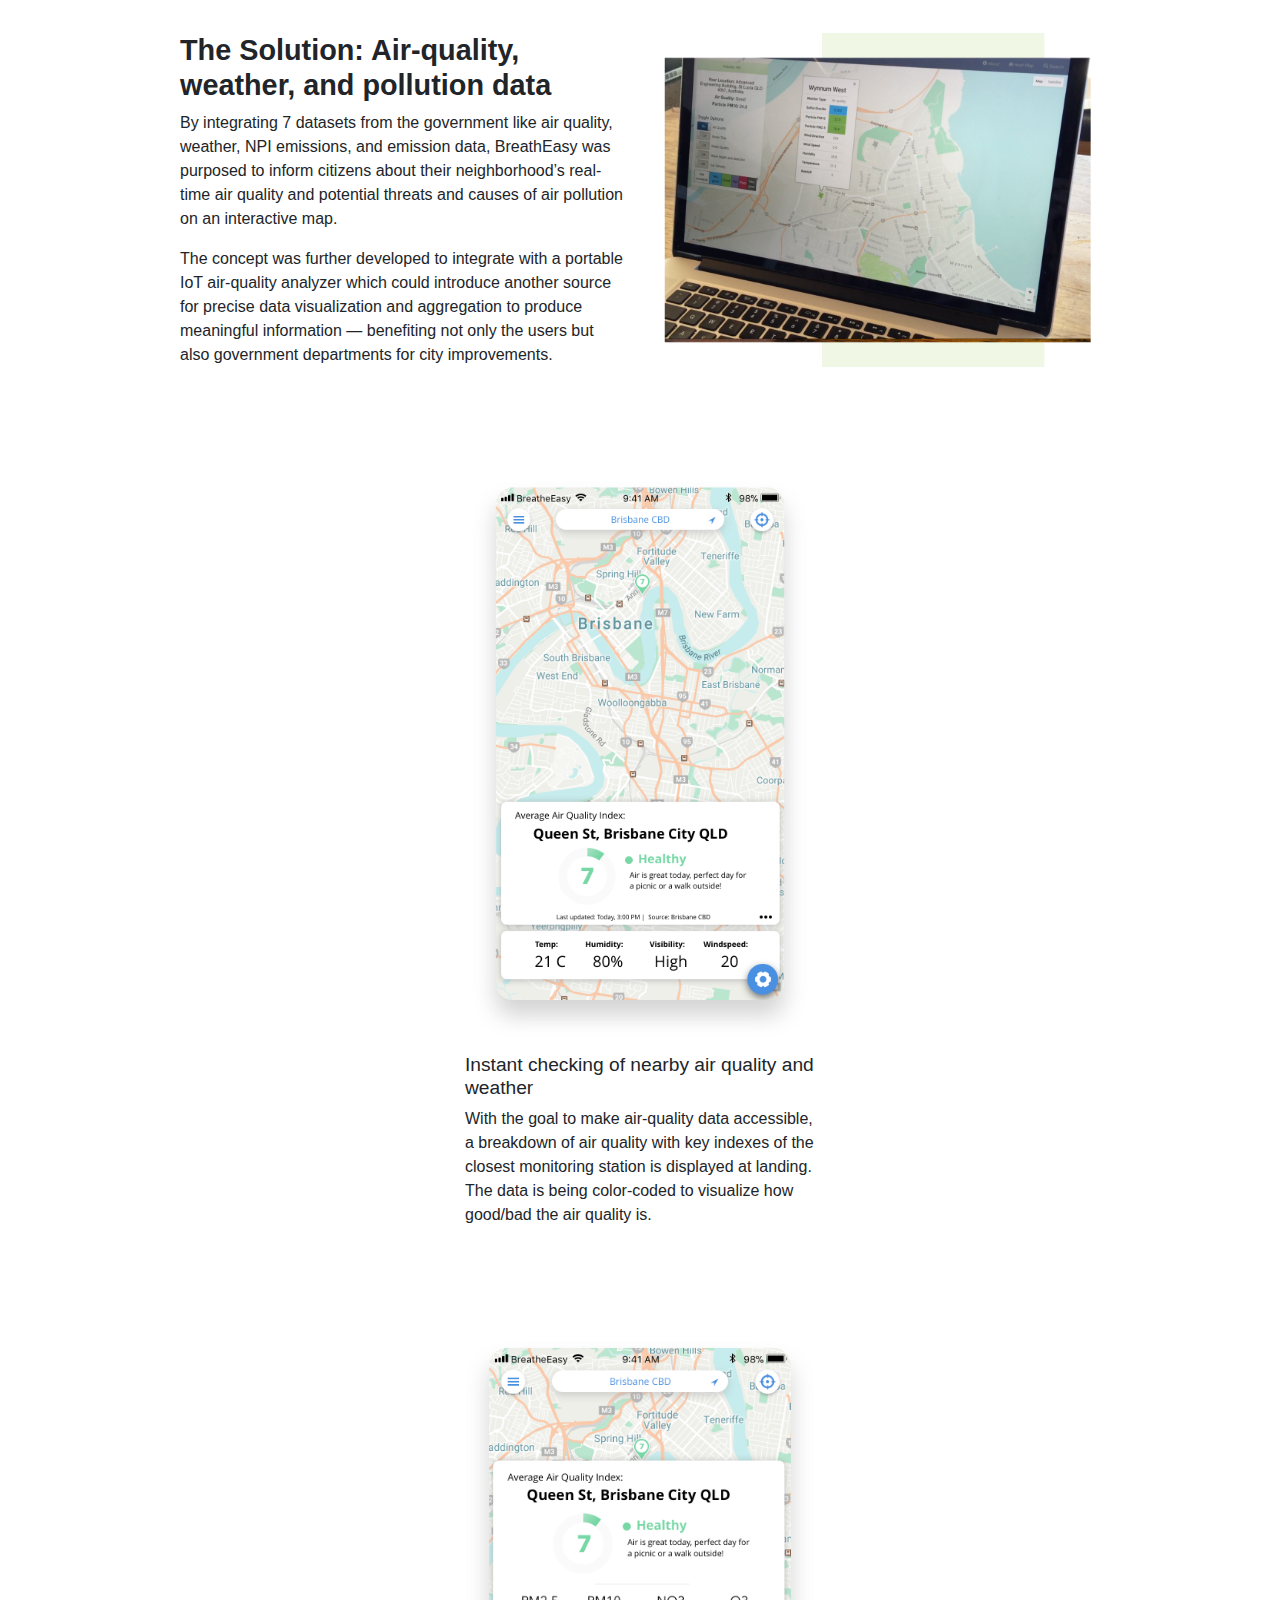
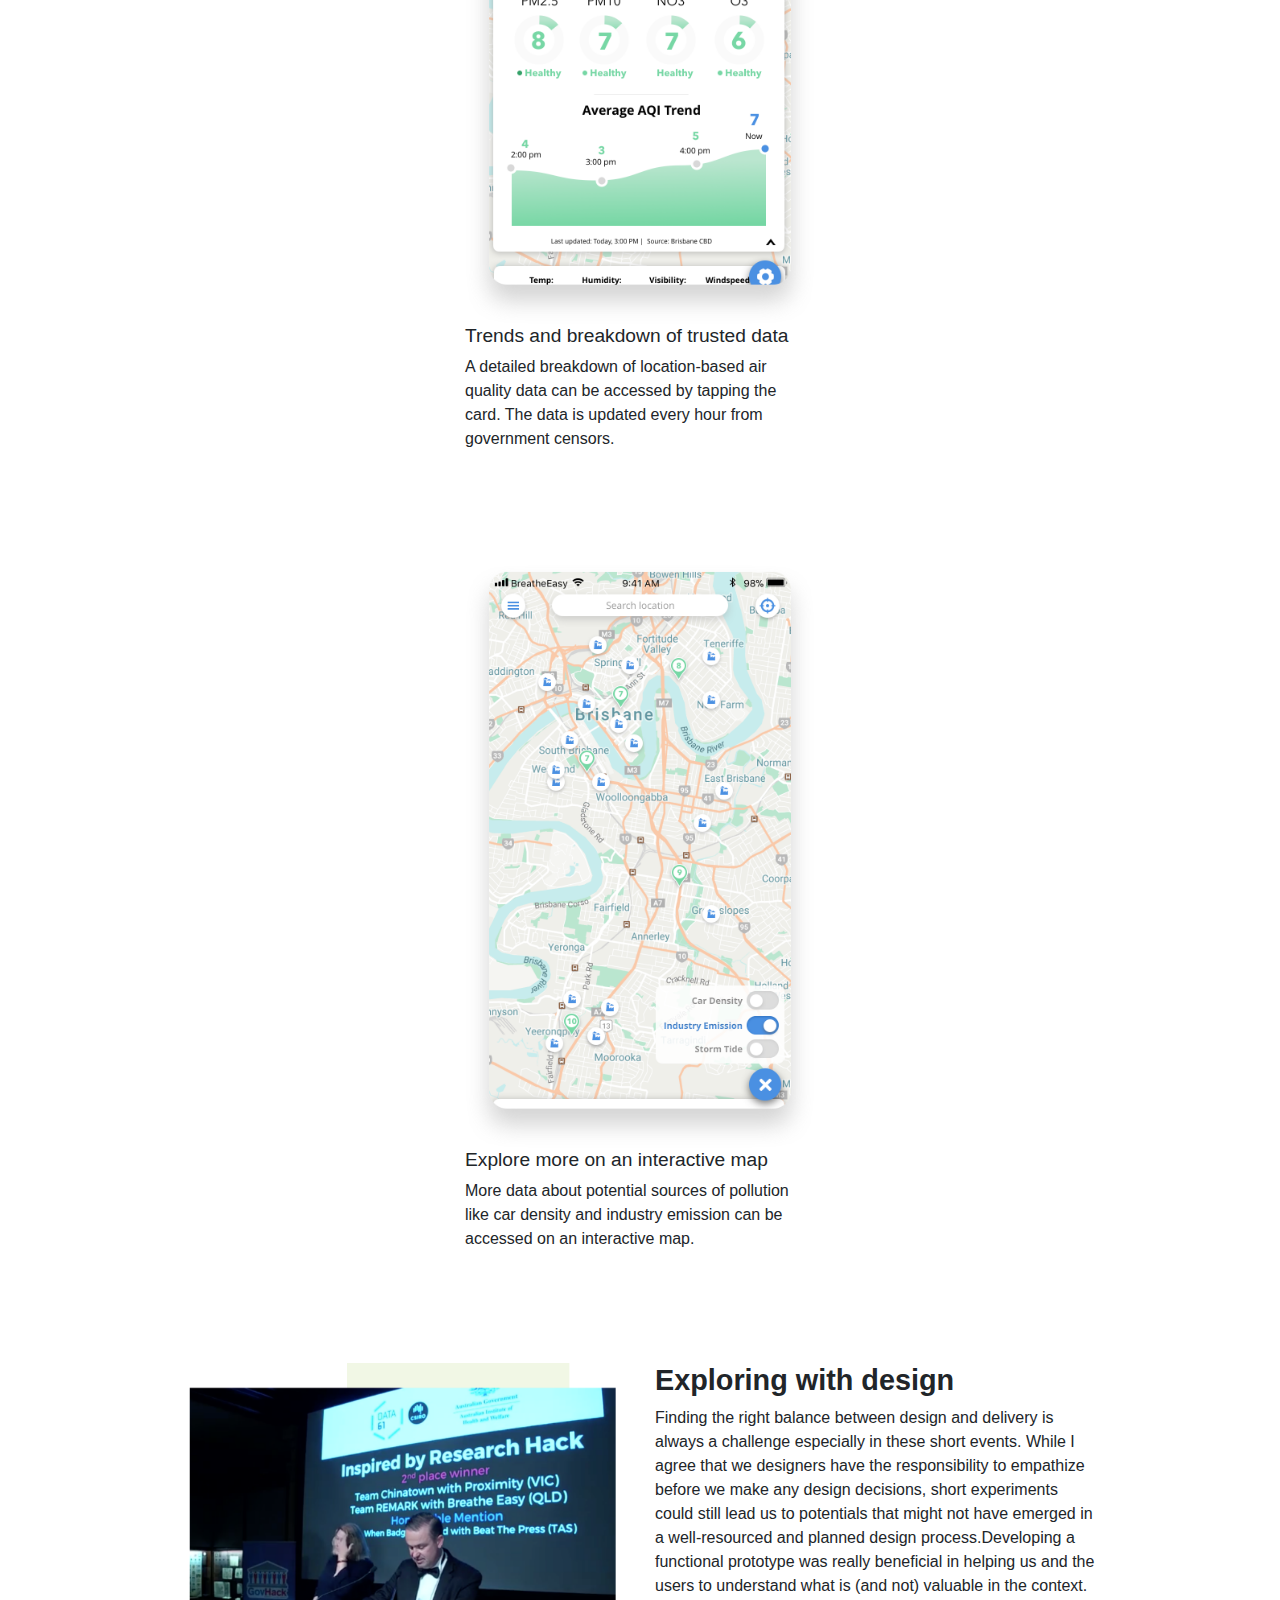
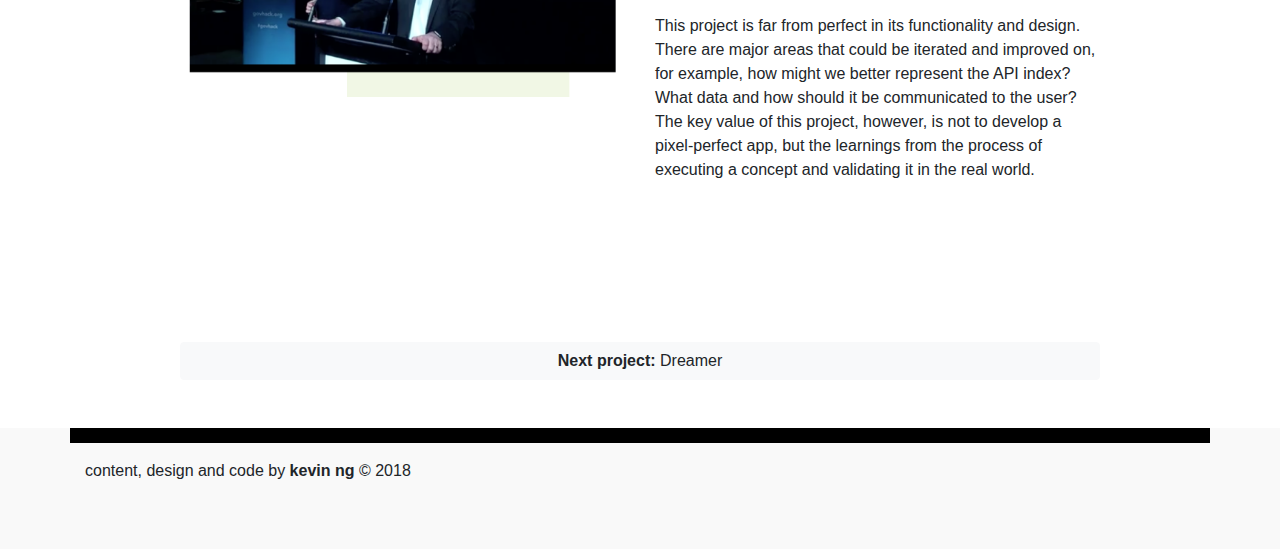
==== commit a115429e: "added loader" ====
--- a/breatheEasy.html
+++ b/breatheEasy.html
@@ -58,8 +58,15 @@
 <body>
 
     <div id="navi"></div>
-
-    <article class="container">
+    <div id="spinner" class="container">
+            <div class="row my-5">
+                    <div class="spinner d-flex align-self-centre">
+                            <div class="double-bounce1"></div>
+                            <div class="double-bounce2"></div>
+                          </div>
+            </div>
+    </div>
+    <article id="content" class="container">
         <div class="article-header row altbackground">
             <div class="col-md-6">
                 <h6>
--- a/css/home.css
+++ b/css/home.css
@@ -5,23 +5,32 @@
 }
 
 body{
-    font-family: "Montserrat";
+    font-family: 'Roboto', sans-serif;
     font-size:16px;
+    font-weight: 400;
 }
 
 @media (max-width: 767px){
     body{
     font-size:12px;
 }
-
-}
-h1{
-    font-weight: 700;
+}
+@media (max-width: 991px){
+    body{
+    font-size:12px;
+}
+
+}
+h1, strong{
+
+    font-weight: 800;
 }
 
 h2 {
+
+
     font-size: 1.8rem;
-    font-weight: 700;
+    font-weight: 800;
 }
 
 .title{
@@ -109,10 +118,18 @@
 }
 
 .skills-list ul{
-    margin-top:15px;
+    /* margin-top:15px; */
 }
 .skills-list ul li{
-    padding-bottom:10px;
+    margin-bottom:10px;
+}
+
+.skills-list h4{
+    margin-bottom:10px;
+}
+
+.skills h3{
+    margin-bottom:15px;
 }
 
 .career{
@@ -299,7 +316,7 @@
 #resumebtn{
     margin-bottom:25px;
 }
-@media (max-width: 767px) {
+@media (max-width: 2000px) {
     ul.timeline:before {
         left: 40px;
     }
@@ -369,7 +386,7 @@
 }
 
 .contact{
-    min-height: 60vh;
+    /* min-height: 90vh; */
 }
 
 .contact h5{
@@ -460,7 +477,7 @@
 #mainNav .navbar-brand h1{
     padding-top:30px;
 
-    font-size: 1.75rem;
+    font-size: 1.5rem;
     -webkit-transition: all 0.3s;
     -moz-transition: all 0.3s;
     transition: all 0.3s;
@@ -488,7 +505,7 @@
     padding: 0px 0;
   }
   
-  @media(max-width:768px){
+  @media(max-width:991px){
     #mainNav .navbar-brand h1{
         padding-top:10px;
         font-size: 1rem;
@@ -613,6 +630,7 @@
       margin-right: 0;
     }
   }
+  
 
 
   .article-header{
@@ -674,7 +692,7 @@
     text-decoration: none;
 }
 
-body{
+#content{
     visibility: hidden;
 }
 
@@ -687,3 +705,63 @@
     padding-top:0;
 }
 
+nav .nav-link:focus{
+    color:rgba(0,0,0,.5);
+}
+
+.action-link:hover{
+    text-decoration: none;
+}
+
+.action-link{
+    visibility: hidden;
+}
+
+
+.spinner {
+    width: 40px;
+    height: 40px;
+  
+    position: relative;
+    margin: 100px auto;
+    margin-top:40vh;
+  }
+  
+  .double-bounce1, .double-bounce2 {
+    width: 100%;
+    height: 100%;
+    border-radius: 50%;
+    background-color: #333;
+    opacity: 0.6;
+    position: absolute;
+    top: 0;
+    left: 0;
+    
+    -webkit-animation: sk-bounce 2.0s infinite ease-in-out;
+    animation: sk-bounce 2.0s infinite ease-in-out;
+  }
+  
+  .double-bounce2 {
+    -webkit-animation-delay: -1.0s;
+    animation-delay: -1.0s;
+  }
+  
+  @-webkit-keyframes sk-bounce {
+    0%, 100% { -webkit-transform: scale(0.0) }
+    50% { -webkit-transform: scale(1.0) }
+  }
+  
+  @keyframes sk-bounce {
+    0%, 100% { 
+      transform: scale(0.0);
+      -webkit-transform: scale(0.0);
+    } 50% { 
+      transform: scale(1.0);
+      -webkit-transform: scale(1.0);
+    }
+  }
+
+
+  #content{
+      visibility: hidden;
+  }